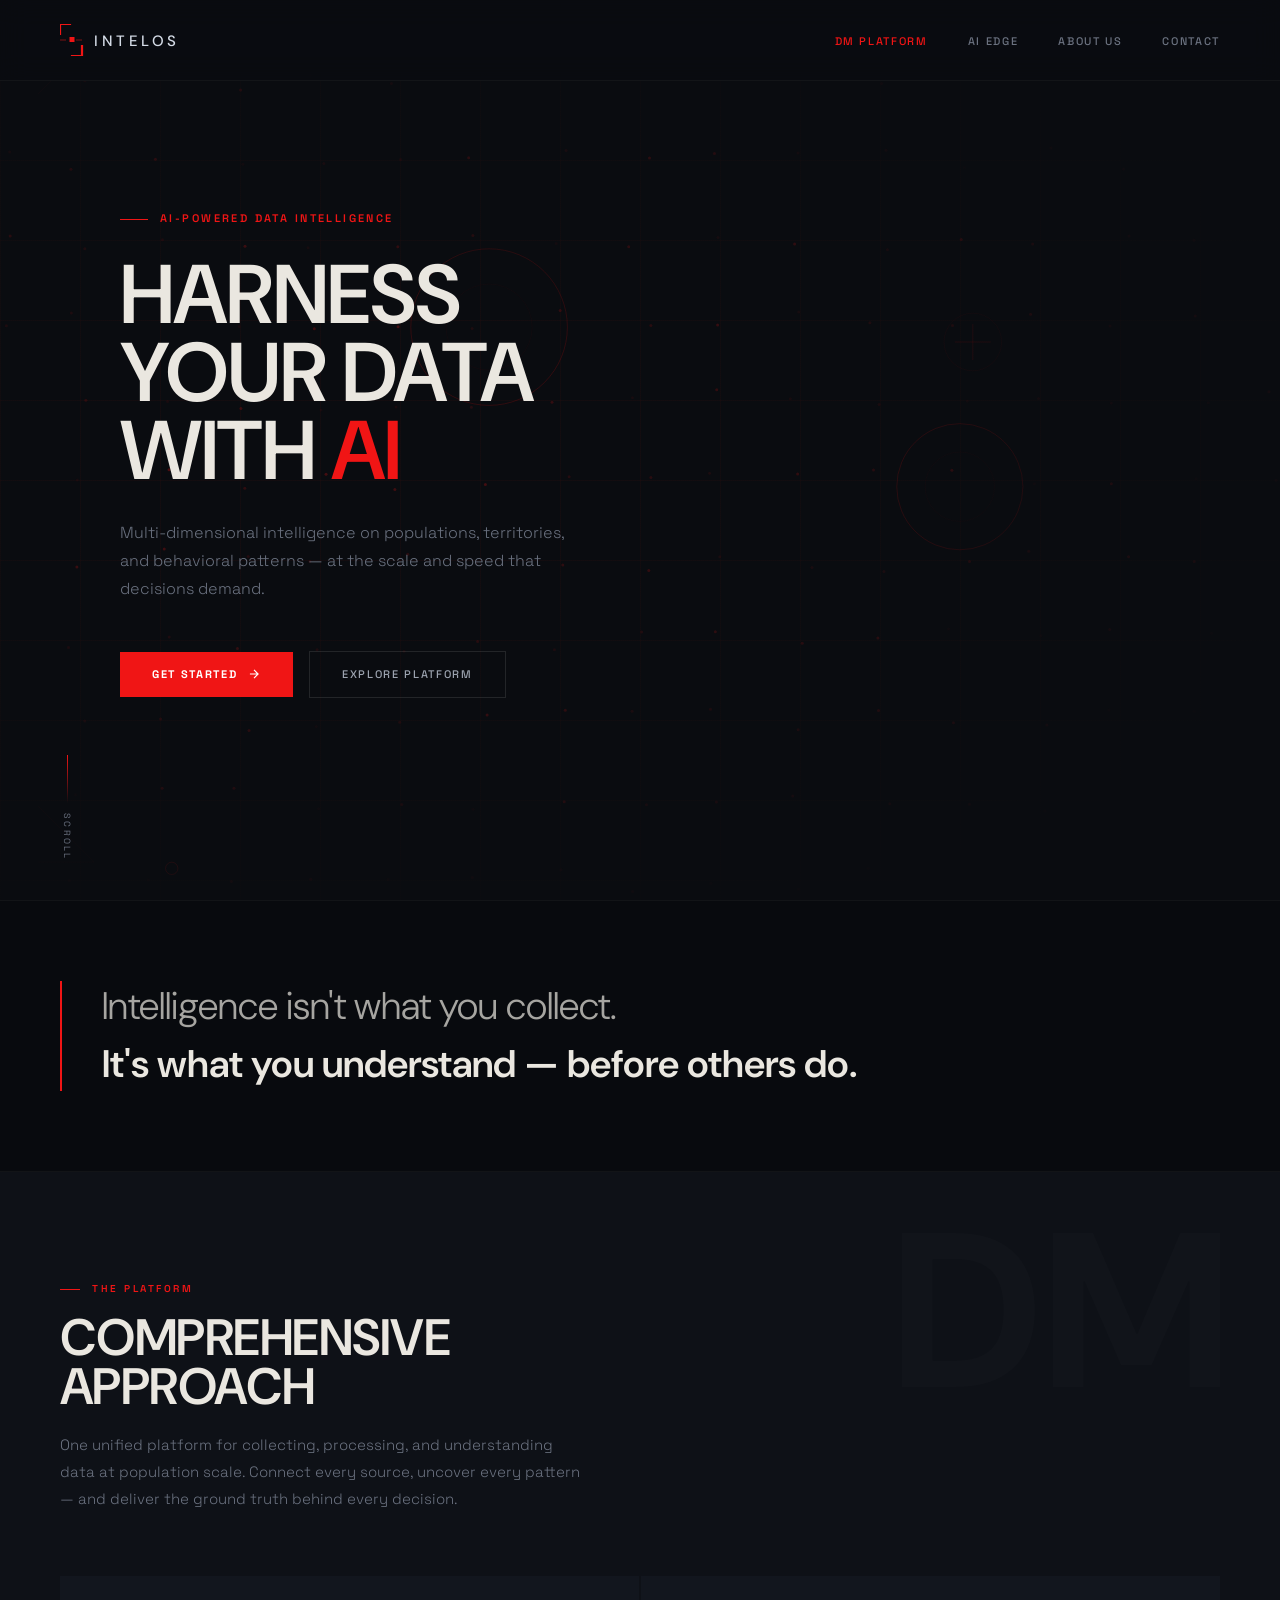
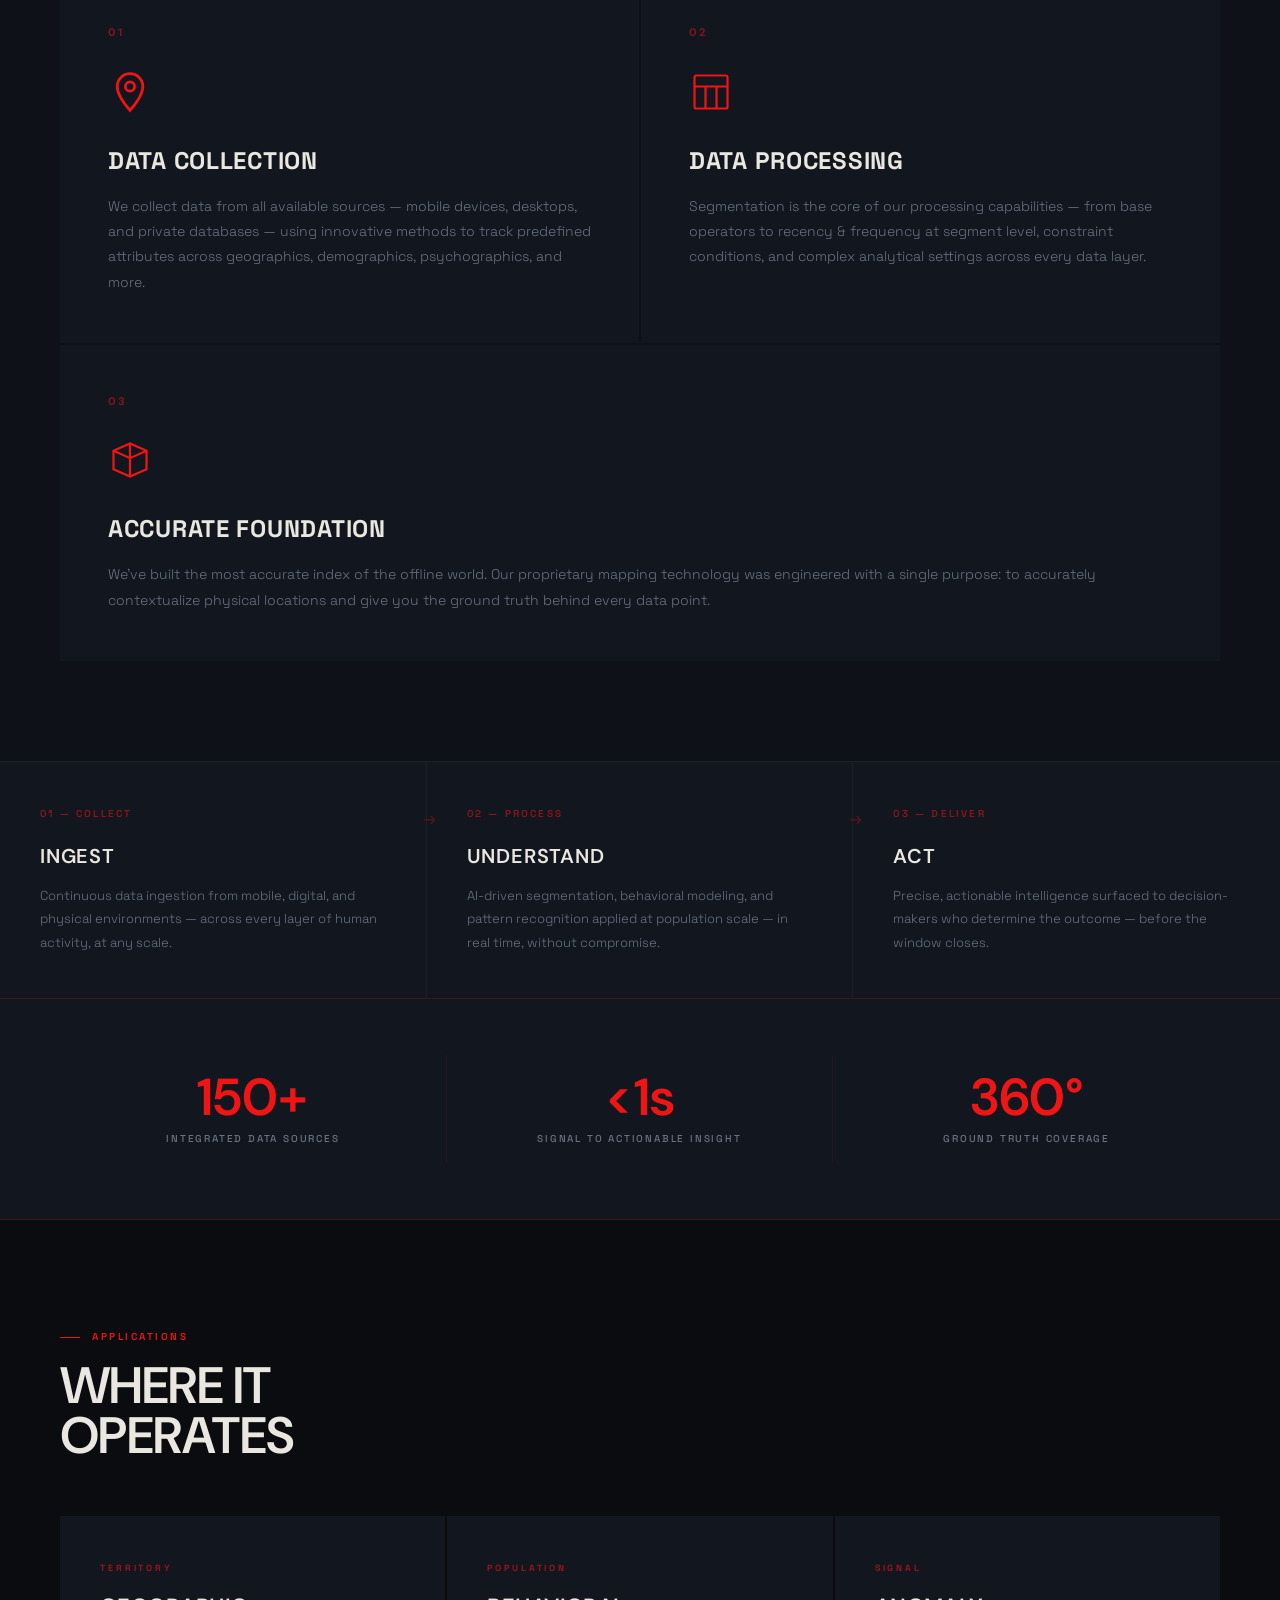
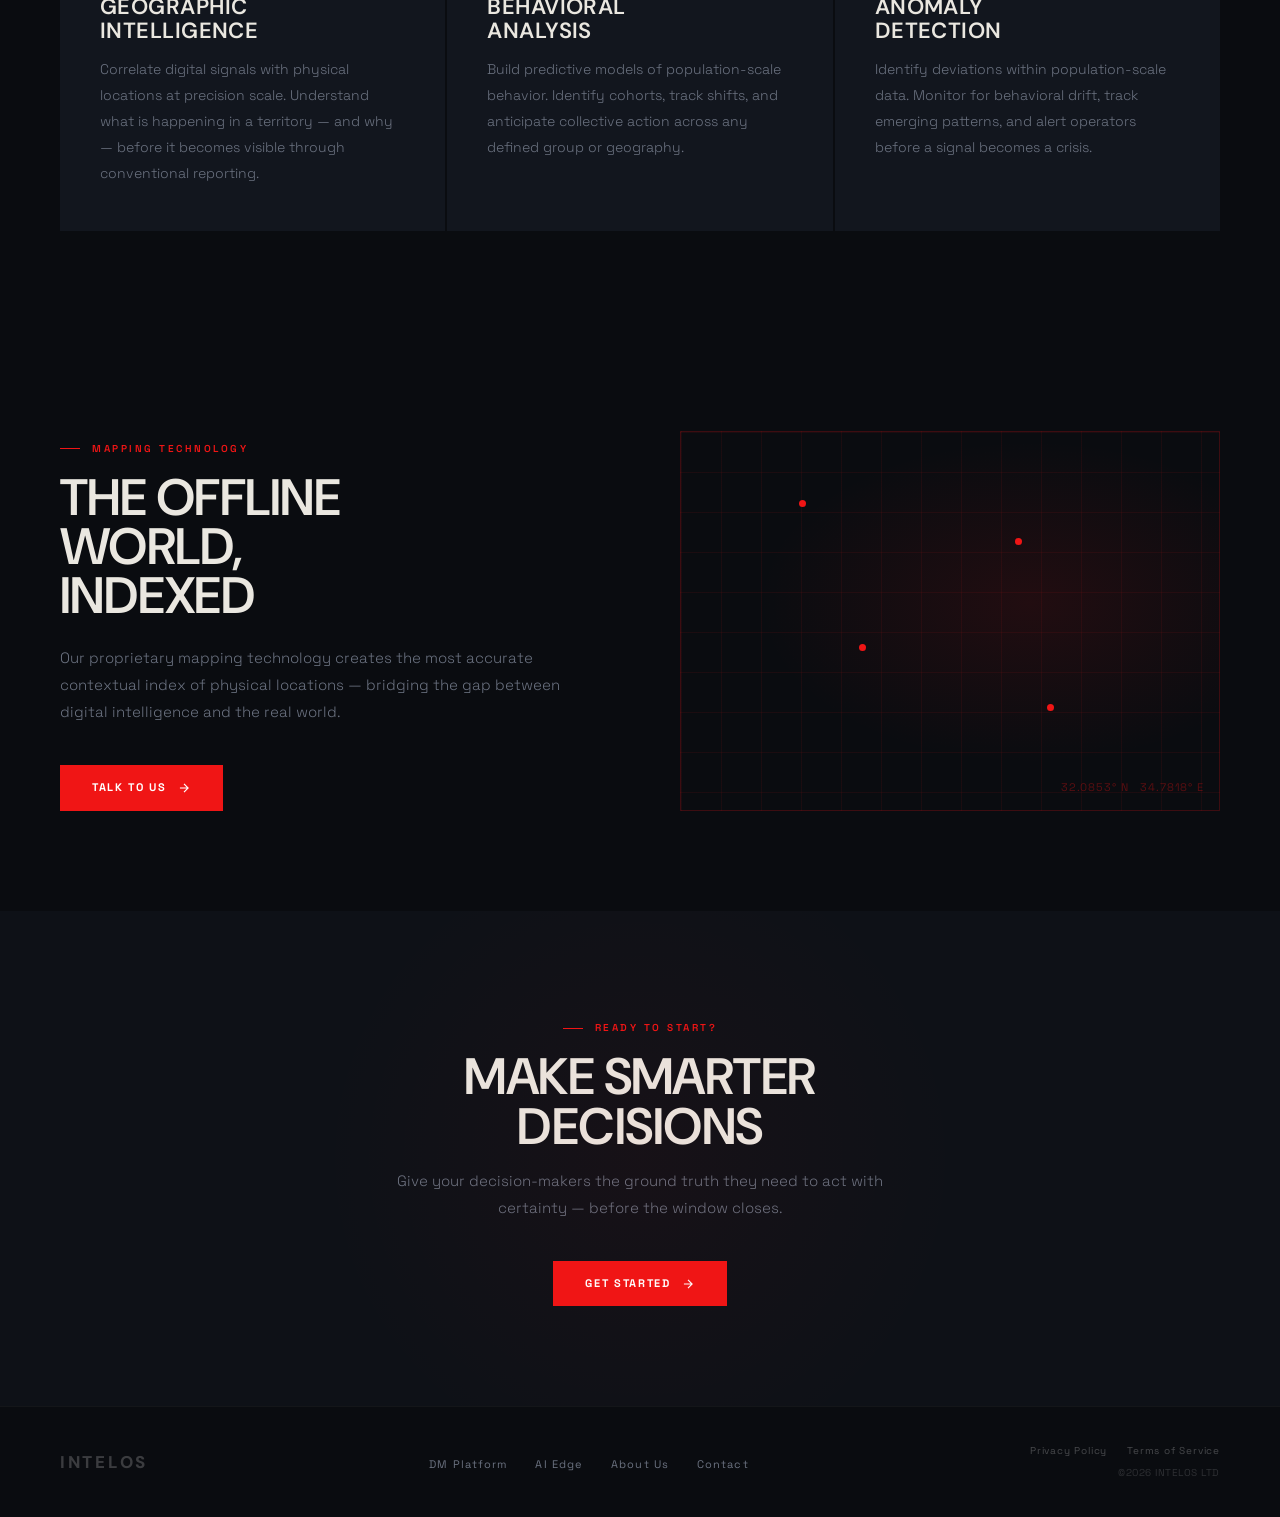
==== index.html @ a10dc1a1 "Add files via upload" ====
<!DOCTYPE html>
<html lang="en">
<head>
  <meta charset="UTF-8">
  <meta name="viewport" content="width=device-width, initial-scale=1.0">
  <title>INTELOS — Data Intelligence Platform</title>
  <link rel="preconnect" href="https://fonts.googleapis.com">
  <link href="https://fonts.googleapis.com/css2?family=Space+Grotesk:wght@300;400;500;600;700&family=DM+Sans:wght@300;400;500;600;700&display=swap" rel="stylesheet">
  <link rel="stylesheet" href="style.css">
</head>
<body>

  <nav>
    <a href="index.html" class="nav-logo">
      <svg width="158" height="32" viewBox="0 0 158 32" fill="none" xmlns="http://www.w3.org/2000/svg">
        <!-- Top-left bracket -->
        <path d="M0 10 L0 0 L10 0" stroke="#F01515" stroke-width="2.2" stroke-linecap="square"/>
        <!-- Bottom-right bracket -->
        <path d="M22 22 L22 32 L12 32" stroke="#F01515" stroke-width="2.2" stroke-linecap="square"/>
        <!-- Center precision dot -->
        <rect x="9.5" y="13" width="5" height="5" fill="#F01515"/>
        <!-- Thin horizontal tick lines -->
        <line x1="0" y1="16" x2="6" y2="16" stroke="#F01515" stroke-width="1" opacity="0.5"/>
        <line x1="16" y1="16" x2="22" y2="16" stroke="#F01515" stroke-width="1" opacity="0.5"/>
        <!-- Wordmark -->
        <text x="34" y="22"
              font-family="'DM Sans', Helvetica, Arial, sans-serif"
              font-size="15" font-weight="500"
              fill="#D4DBE6" letter-spacing="3.5">INTELOS</text>
      </svg>
    </a>
    <ul class="nav-links" id="navLinks">
      <li><a href="index.html" class="active">DM PLATFORM</a></li>
      <li><a href="ai-edge.html">AI EDGE</a></li>
      <li><a href="about.html">ABOUT US</a></li>
      <li><a href="contact.html">CONTACT</a></li>
    </ul>
    <button class="nav-burger" id="navBurger" aria-label="Toggle menu">
      <span></span><span></span><span></span>
    </button>
  </nav>

  <!-- HERO -->
  <section class="hero">
    <div class="hero-grid"></div>
    <canvas id="hero-canvas"></canvas>
    <div class="hero-vignette"></div>

    <div class="hero-content">
      <div class="hero-label">AI-Powered Data Intelligence</div>
      <h1>Harness<br>Your Data<br>With <em>AI</em></h1>
      <p class="hero-sub">Multi-dimensional intelligence on populations, territories, and behavioral patterns — at the scale and speed that decisions demand.</p>
      <div class="hero-actions">
        <a href="mailto:info@intelos.io?subject=Let's get started!" class="btn-primary">
          Get Started
          <svg width="14" height="14" fill="none" stroke="currentColor" stroke-width="2" viewBox="0 0 24 24"><path d="M5 12h14M12 5l7 7-7 7"/></svg>
        </a>
        <a href="#platform" class="btn-ghost">Explore Platform</a>
      </div>
    </div>

    <div class="scroll-indicator">
      <div class="scroll-line"></div>
      <span>Scroll</span>
    </div>
  </section>

  <!-- MANIFESTO -->
  <div class="manifesto">
    <div class="manifesto-inner">
      <p class="manifesto-text">
        Intelligence isn't what you collect.
        <strong>It's what you understand — before others do.</strong>
      </p>
    </div>
  </div>

  <!-- PLATFORM -->
  <section class="platform" id="platform">
    <div class="section-label">The Platform</div>
    <h2 class="section-title">Comprehensive<br>Approach</h2>
    <p class="section-desc">One unified platform for collecting, processing, and understanding data at population scale. Connect every source, uncover every pattern — and deliver the ground truth behind every decision.</p>

    <div class="platform-grid">

      <div class="platform-card">
        <div class="card-number">01</div>
        <svg class="card-icon" fill="none" stroke="currentColor" stroke-width="1.5" viewBox="0 0 24 24">
          <path d="M12 2a7 7 0 0 0-7 7c0 4.5 3.5 9 7 13 3.5-4 7-8.5 7-13a7 7 0 0 0-7-7z"/>
          <circle cx="12" cy="9" r="2.5"/>
        </svg>
        <div class="card-title">Data Collection</div>
        <p class="card-text">We collect data from all available sources — mobile devices, desktops, and private databases — using innovative methods to track predefined attributes across geographics, demographics, psychographics, and more.</p>
      </div>

      <div class="platform-card">
        <div class="card-number">02</div>
        <svg class="card-icon" fill="none" stroke="currentColor" stroke-width="1.2" viewBox="0 0 24 24">
          <rect x="3" y="3" width="18" height="18" rx="1"/>
          <path d="M3 9h18M9 21V9M15 21V9"/>
        </svg>
        <div class="card-title">Data Processing</div>
        <p class="card-text">Segmentation is the core of our processing capabilities — from base operators to recency & frequency at segment level, constraint conditions, and complex analytical settings across every data layer.</p>
      </div>

      <div class="platform-card full">
        <div class="card-number">03</div>
        <svg class="card-icon" fill="none" stroke="currentColor" stroke-width="1.2" viewBox="0 0 24 24">
          <path d="M3 7l9-4 9 4v10l-9 4-9-4V7z"/>
          <path d="M12 3v18M3 7l9 4 9-4"/>
        </svg>
        <div class="card-title">Accurate Foundation</div>
        <p class="card-text">We've built the most accurate index of the offline world. Our proprietary mapping technology was engineered with a single purpose: to accurately contextualize physical locations and give you the ground truth behind every data point.</p>
      </div>

    </div>
  </section>

  <!-- PIPELINE -->
  <div class="pipeline">
    <div class="pipeline-inner">
      <div class="pipeline-step">
        <div class="pipeline-num">01 — Collect</div>
        <div class="pipeline-title">Ingest</div>
        <p class="pipeline-desc">Continuous data ingestion from mobile, digital, and physical environments — across every layer of human activity, at any scale.</p>
      </div>
      <div class="pipeline-step">
        <div class="pipeline-num">02 — Process</div>
        <div class="pipeline-title">Understand</div>
        <p class="pipeline-desc">AI-driven segmentation, behavioral modeling, and pattern recognition applied at population scale — in real time, without compromise.</p>
      </div>
      <div class="pipeline-step">
        <div class="pipeline-num">03 — Deliver</div>
        <div class="pipeline-title">Act</div>
        <p class="pipeline-desc">Precise, actionable intelligence surfaced to decision-makers who determine the outcome — before the window closes.</p>
      </div>
    </div>
  </div>

  <!-- STATS -->
  <div class="stats">
    <div class="stats-inner">
      <div class="stat-item">
        <div class="stat-number">150+</div>
        <div class="stat-label">Integrated Data Sources</div>
      </div>
      <div class="stat-item">
        <div class="stat-number">&lt;1s</div>
        <div class="stat-label">Signal to Actionable Insight</div>
      </div>
      <div class="stat-item">
        <div class="stat-number">360°</div>
        <div class="stat-label">Ground Truth Coverage</div>
      </div>
    </div>
  </div>

  <!-- OPERATIONAL CONTEXTS -->
  <section style="background: var(--bg);">
    <div class="section-label">Applications</div>
    <h2 class="section-title">Where It<br>Operates</h2>
    <div class="context-grid" style="margin-top: 56px;">
      <div class="context-item">
        <div class="context-tag">Territory</div>
        <h3 class="context-title">Geographic<br>Intelligence</h3>
        <p class="context-text">Correlate digital signals with physical locations at precision scale. Understand what is happening in a territory — and why — before it becomes visible through conventional reporting.</p>
      </div>
      <div class="context-item">
        <div class="context-tag">Population</div>
        <h3 class="context-title">Behavioral<br>Analysis</h3>
        <p class="context-text">Build predictive models of population-scale behavior. Identify cohorts, track shifts, and anticipate collective action across any defined group or geography.</p>
      </div>
      <div class="context-item">
        <div class="context-tag">Signal</div>
        <h3 class="context-title">Anomaly<br>Detection</h3>
        <p class="context-text">Identify deviations within population-scale data. Monitor for behavioral drift, track emerging patterns, and alert operators before a signal becomes a crisis.</p>
      </div>
    </div>
  </section>

  <!-- FOUNDATION VISUAL -->
  <section class="foundation">
    <div class="foundation-inner">
      <div>
        <div class="section-label">Mapping Technology</div>
        <h2 class="section-title">The Offline<br>World,<br>Indexed</h2>
        <p class="section-desc" style="margin-top: 24px;">Our proprietary mapping technology creates the most accurate contextual index of physical locations — bridging the gap between digital intelligence and the real world.</p>
        <a href="contact.html" class="btn-primary" style="margin-top: 40px; display: inline-flex;">
          Talk to Us
          <svg width="14" height="14" fill="none" stroke="currentColor" stroke-width="2" viewBox="0 0 24 24"><path d="M5 12h14M12 5l7 7-7 7"/></svg>
        </a>
      </div>
      <div class="foundation-visual">
        <div class="grid-visual">
          <div class="grid-point"></div>
          <div class="grid-point"></div>
          <div class="grid-point"></div>
          <div class="grid-point"></div>
        </div>
        <div class="coordinates">32.0853° N &nbsp; 34.7818° E</div>
      </div>
    </div>
  </section>

  <!-- CTA -->
  <section class="cta">
    <div class="section-label">Ready to Start?</div>
    <h2 class="section-title">Make Smarter<br>Decisions</h2>
    <p class="section-desc">Give your decision-makers the ground truth they need to act with certainty — before the window closes.</p>
    <a href="mailto:info@intelos.io?subject=Let's get started!" class="btn-primary">
      Get Started
      <svg width="14" height="14" fill="none" stroke="currentColor" stroke-width="2" viewBox="0 0 24 24"><path d="M5 12h14M12 5l7 7-7 7"/></svg>
    </a>
  </section>

  <footer>
    <a href="index.html" class="footer-logo">INTELOS</a>
    <ul class="footer-links">
      <li><a href="index.html">DM Platform</a></li>
      <li><a href="ai-edge.html">AI Edge</a></li>
      <li><a href="about.html">About Us</a></li>
      <li><a href="contact.html">Contact</a></li>
    </ul>
    <div class="footer-right">
      <div class="footer-legal">
        <a href="https://policies.google.com/privacy">Privacy Policy</a>
        <a href="https://policies.google.com/terms">Terms of Service</a>
      </div>
      <span class="footer-copy">©2026 INTELOS LTD</span>
    </div>
  </footer>

  <script>
    // ── Canvas: signal propagation on dot grid ──
    const canvas = document.getElementById('hero-canvas');
    const ctx = canvas.getContext('2d');
    const G = 'rgba(240,21,21,';

    function resize() {
      canvas.width = window.innerWidth;
      canvas.height = window.innerHeight;
    }
    resize();
    window.addEventListener('resize', () => { resize(); initDots(); });

    let dots = [];
    function initDots() {
      dots = [];
      const sp = 80;
      for (let x = 0; x < canvas.width + sp; x += sp) {
        for (let y = 0; y < canvas.height + sp; y += sp) {
          dots.push({
            x: x + (Math.random() - 0.5) * 24,
            y: y + (Math.random() - 0.5) * 24,
            o: Math.random() * 0.25 + 0.04
          });
        }
      }
    }
    initDots();

    let signals = [];
    function addSignal() {
      const d = dots[Math.floor(Math.random() * dots.length)];
      signals.push({ x: d.x, y: d.y, r: 0, maxR: 100 + Math.random() * 100, spd: 0.7 + Math.random() * 0.5 });
    }
    addSignal(); addSignal();
    setInterval(addSignal, 1800);

    function draw() {
      ctx.clearRect(0, 0, canvas.width, canvas.height);

      // Dots
      for (const d of dots) {
        ctx.beginPath();
        ctx.arc(d.x, d.y, 1.5, 0, Math.PI * 2);
        ctx.fillStyle = G + d.o + ')';
        ctx.fill();
      }

      // Signals
      for (let i = signals.length - 1; i >= 0; i--) {
        const s = signals[i];
        const p = s.r / s.maxR;
        const op = 0.45 * (1 - p);

        ctx.beginPath();
        ctx.arc(s.x, s.y, s.r, 0, Math.PI * 2);
        ctx.strokeStyle = G + op + ')';
        ctx.lineWidth = 1;
        ctx.stroke();

        if (s.r > 24) {
          ctx.beginPath();
          ctx.arc(s.x, s.y, s.r * 0.55, 0, Math.PI * 2);
          ctx.strokeStyle = G + (op * 0.4) + ')';
          ctx.lineWidth = 0.5;
          ctx.stroke();
        }

        s.r += s.spd;
        if (s.r >= s.maxR) signals.splice(i, 1);
      }

      // Reticle (right side, off-center)
      const rx = canvas.width * 0.76, ry = canvas.height * 0.38, rs = 18;
      ctx.strokeStyle = G + '0.18)';
      ctx.lineWidth = 1;
      ctx.beginPath(); ctx.moveTo(rx - rs, ry); ctx.lineTo(rx + rs, ry); ctx.stroke();
      ctx.beginPath(); ctx.moveTo(rx, ry - rs); ctx.lineTo(rx, ry + rs); ctx.stroke();
      ctx.beginPath(); ctx.arc(rx, ry, rs * 1.6, 0, Math.PI * 2);
      ctx.strokeStyle = G + '0.07)'; ctx.stroke();

      // Corner brackets
      const m = 38, sz = 56;
      ctx.strokeStyle = G + '0.07)';
      ctx.lineWidth = 1;
      const corners = [
        [m, m, m + sz, m, m, m + sz],
        [canvas.width - m - sz, m, canvas.width - m, m, canvas.width - m, m + sz],
        [m, canvas.height - m, m + sz, canvas.height - m, m, canvas.height - m - sz],
        [canvas.width - m - sz, canvas.height - m, canvas.width - m, canvas.height - m, canvas.width - m, canvas.height - m - sz]
      ];
      for (const [x1, y1, x2, y2, x3, y3] of corners) {
        ctx.beginPath(); ctx.moveTo(x1, y1); ctx.lineTo(x2, y2); ctx.lineTo(x3, y3); ctx.stroke();
      }

      requestAnimationFrame(draw);
    }
    draw();

    // Hamburger menu
    const burger = document.getElementById('navBurger');
    const navLinks = document.getElementById('navLinks');
    const navEl = document.querySelector('nav');
    burger.addEventListener('click', () => {
      navEl.classList.toggle('open');
      navLinks.classList.toggle('open');
    });
    // Close menu on link click
    navLinks.querySelectorAll('a').forEach(a => a.addEventListener('click', () => {
      navEl.classList.remove('open');
      navLinks.classList.remove('open');
    }));

    // Nav border on scroll
    const nav = document.querySelector('nav');
    window.addEventListener('scroll', () => {
      nav.style.borderBottomColor = window.scrollY > 60
        ? 'rgba(201,168,76,0.12)'
        : 'rgba(255,255,255,0.04)';
    });
  </script>
</body>
</html>
---- style.css ----
*, *::before, *::after { box-sizing: border-box; margin: 0; padding: 0; }

:root {
  --bg: #0A0C10;
  --bg-2: #0E1117;
  --bg-card: #12161E;
  --accent: #F01515;
  --accent-dim: rgba(240, 21, 21, 0.1);
  --accent-border: rgba(240, 21, 21, 0.22);
  --text: #EAE7E0;
  --text-muted: #6B7280;
  --text-dim: #9CA3AF;
}

html { scroll-behavior: smooth; }

body {
  font-family: 'Space Grotesk', sans-serif;
  background-color: var(--bg);
  color: var(--text);
  line-height: 1.6;
  overflow-x: hidden;
}

h1, h2, h3, h4 {
  font-family: 'DM Sans', sans-serif;
  letter-spacing: -0.01em;
}

/* ── NAV ── */
nav {
  position: fixed;
  top: 0; left: 0; right: 0;
  z-index: 100;
  display: flex;
  align-items: center;
  justify-content: space-between;
  padding: 24px 60px;
  background: rgba(10, 12, 16, 0.88);
  backdrop-filter: blur(14px);
  border-bottom: 1px solid rgba(255,255,255,0.04);
  transition: border-color 0.3s;
}

.nav-logo {
  display: flex;
  align-items: center;
  text-decoration: none;
  flex-shrink: 0;
}
.nav-logo svg { display: block; }

.nav-links { display: flex; gap: 40px; list-style: none; }
.nav-links a {
  font-size: 11px;
  font-weight: 500;
  letter-spacing: 0.15em;
  color: var(--text-muted);
  text-decoration: none;
  transition: color 0.2s;
}
.nav-links a:hover,
.nav-links a.active { color: var(--accent); }

/* ── HERO ── */
.hero {
  position: relative;
  min-height: 100vh;
  display: flex;
  align-items: center;
  overflow: hidden;
}

#hero-canvas {
  position: absolute;
  inset: 0;
  width: 100%;
  height: 100%;
}

.hero-grid {
  position: absolute;
  inset: 0;
  background-image:
    linear-gradient(rgba(240,21,21,0.04) 1px, transparent 1px),
    linear-gradient(90deg, rgba(240,21,21,0.04) 1px, transparent 1px);
  background-size: 80px 80px;
}

.hero-vignette {
  position: absolute;
  inset: 0;
  background: radial-gradient(ellipse at 30% 50%, transparent 20%, var(--bg) 80%);
}

.hero-content {
  position: relative;
  z-index: 2;
  padding: 0 60px;
  max-width: 860px;
}

.hero-label {
  display: inline-flex;
  align-items: center;
  gap: 12px;
  font-size: 11px;
  font-weight: 600;
  letter-spacing: 0.22em;
  color: var(--accent);
  text-transform: uppercase;
  margin-bottom: 28px;
}
.hero-label::before {
  content: '';
  display: block;
  width: 28px;
  height: 1px;
  background: var(--accent);
}

.hero h1 {
  font-size: clamp(44px, 6.5vw, 88px);
  font-weight: 600;
  line-height: 0.94;
  text-transform: uppercase;
  color: var(--text);
  margin-bottom: 28px;
}
.hero h1 em {
  font-style: normal;
  color: var(--accent);
}

.hero-sub {
  font-size: 16px;
  color: var(--text-muted);
  max-width: 460px;
  margin-bottom: 48px;
  line-height: 1.75;
  font-weight: 300;
}

.hero-actions { display: flex; gap: 16px; align-items: center; }

/* ── BUTTONS ── */
.btn-primary {
  display: inline-flex;
  align-items: center;
  gap: 10px;
  padding: 14px 32px;
  background: var(--accent);
  color: #ffffff;
  font-family: 'Space Grotesk', sans-serif;
  font-size: 11px;
  font-weight: 700;
  letter-spacing: 0.15em;
  text-transform: uppercase;
  text-decoration: none;
  border: none;
  cursor: pointer;
  transition: all 0.25s;
}
.btn-primary:hover { background: #d41010; transform: translateX(3px); }

.btn-ghost {
  display: inline-flex;
  align-items: center;
  gap: 10px;
  padding: 14px 32px;
  background: transparent;
  color: var(--text-dim);
  font-family: 'Space Grotesk', sans-serif;
  font-size: 11px;
  font-weight: 500;
  letter-spacing: 0.15em;
  text-transform: uppercase;
  text-decoration: none;
  border: 1px solid rgba(255,255,255,0.1);
  cursor: pointer;
  transition: all 0.25s;
}
.btn-ghost:hover { border-color: var(--accent-border); color: var(--accent); }

/* ── SCROLL INDICATOR ── */
.scroll-indicator {
  position: absolute;
  bottom: 40px;
  left: 60px;
  display: flex;
  flex-direction: column;
  align-items: center;
  gap: 10px;
  z-index: 2;
}
.scroll-indicator span {
  font-size: 9px;
  letter-spacing: 0.25em;
  color: var(--text-muted);
  text-transform: uppercase;
  writing-mode: vertical-rl;
}
.scroll-line {
  width: 1px;
  height: 48px;
  background: linear-gradient(to bottom, var(--accent), transparent);
  animation: scrollPulse 2.2s ease-in-out infinite;
}
@keyframes scrollPulse {
  0%, 100% { opacity: 0.2; }
  50% { opacity: 1; }
}

/* ── SECTIONS ── */
section { padding: 100px 60px; }

.section-label {
  display: inline-flex;
  align-items: center;
  gap: 12px;
  font-size: 10px;
  font-weight: 600;
  letter-spacing: 0.25em;
  color: var(--accent);
  text-transform: uppercase;
  margin-bottom: 16px;
}
.section-label::before {
  content: '';
  display: block;
  width: 20px;
  height: 1px;
  background: var(--accent);
}

.section-title {
  font-size: clamp(32px, 4vw, 56px);
  font-weight: 600;
  text-transform: uppercase;
  line-height: 0.96;
  margin-bottom: 20px;
  color: var(--text);
}

.section-desc {
  font-size: 15px;
  color: var(--text-muted);
  max-width: 520px;
  line-height: 1.8;
  font-weight: 300;
}

/* ── PLATFORM SECTION ── */
.platform {
  background: var(--bg-2);
  position: relative;
}
.platform::before {
  content: 'DM';
  position: absolute;
  top: 30px;
  right: 50px;
  font-family: 'DM Sans', sans-serif;
  font-size: 220px;
  font-weight: 800;
  color: rgba(255,255,255,0.015);
  line-height: 1;
  pointer-events: none;
  user-select: none;
}

.platform-grid {
  display: grid;
  grid-template-columns: 1fr 1fr;
  gap: 2px;
  margin-top: 64px;
}

.platform-card {
  background: var(--bg-card);
  padding: 48px;
  position: relative;
  overflow: hidden;
  transition: background 0.3s;
}
.platform-card::before {
  content: '';
  position: absolute;
  top: 0; left: 0; right: 0;
  height: 1px;
  background: transparent;
  transition: background 0.3s;
}
.platform-card:hover::before { background: var(--accent); }
.platform-card:hover { background: #151A23; }
.platform-card.full { grid-column: 1 / -1; }

.card-number {
  font-family: 'DM Sans', sans-serif;
  font-size: 11px;
  font-weight: 700;
  letter-spacing: 0.2em;
  color: var(--accent);
  opacity: 0.5;
  margin-bottom: 28px;
}

.card-icon {
  width: 44px;
  height: 44px;
  color: var(--accent);
  margin-bottom: 20px;
}

.card-title {
  font-size: 24px;
  font-weight: 700;
  text-transform: uppercase;
  color: var(--text);
  margin-bottom: 14px;
  letter-spacing: 0.03em;
}

.card-text {
  font-size: 14px;
  color: var(--text-muted);
  line-height: 1.8;
  font-weight: 300;
}

/* ── STATS ── */
.stats {
  background: var(--bg-card);
  padding: 56px 60px;
  border-top: 1px solid var(--accent-border);
  border-bottom: 1px solid var(--accent-border);
}
.stats-inner {
  display: grid;
  grid-template-columns: repeat(3, 1fr);
}
.stat-item {
  padding: 16px 40px;
  border-right: 1px solid rgba(240,21,21,0.1);
  text-align: center;
}
.stat-item:last-child { border-right: none; }
.stat-number {
  font-family: 'DM Sans', sans-serif;
  font-size: 52px;
  font-weight: 600;
  color: var(--accent);
  line-height: 1;
  margin-bottom: 8px;
}
.stat-label {
  font-size: 10px;
  font-weight: 500;
  letter-spacing: 0.18em;
  color: var(--text-muted);
  text-transform: uppercase;
}

/* ── FOUNDATION ── */
.foundation { background: var(--bg); }
.foundation-inner {
  display: grid;
  grid-template-columns: 1fr 1fr;
  gap: 80px;
  align-items: center;
}
.foundation-visual { position: relative; height: 380px; }
.grid-visual {
  position: absolute;
  inset: 0;
  background-image:
    linear-gradient(rgba(240,21,21,0.08) 1px, transparent 1px),
    linear-gradient(90deg, rgba(240,21,21,0.08) 1px, transparent 1px);
  background-size: 40px 40px;
  border: 1px solid var(--accent-border);
}
.grid-visual::after {
  content: '';
  position: absolute;
  inset: 0;
  background: radial-gradient(ellipse at 65% 45%, rgba(240,21,21,0.1) 0%, transparent 55%);
}
.grid-point {
  position: absolute;
  width: 7px;
  height: 7px;
  background: var(--accent);
  border-radius: 50%;
  animation: dotPulse 3s ease-in-out infinite;
}
.grid-point:nth-child(1) { top: 28%; left: 62%; animation-delay: 0s; }
.grid-point:nth-child(2) { top: 56%; left: 33%; animation-delay: 0.7s; }
.grid-point:nth-child(3) { top: 72%; left: 68%; animation-delay: 1.4s; }
.grid-point:nth-child(4) { top: 18%; left: 22%; animation-delay: 2.1s; }
@keyframes dotPulse {
  0%, 100% { opacity: 0.3; transform: scale(1); box-shadow: 0 0 0 0 rgba(240,21,21,0.5); }
  50% { opacity: 1; transform: scale(1.3); box-shadow: 0 0 0 10px rgba(240,21,21,0); }
}
.coordinates {
  position: absolute;
  bottom: 14px;
  right: 16px;
  font-family: 'Space Grotesk', sans-serif;
  font-size: 11px;
  letter-spacing: 0.08em;
  color: rgba(240,21,21,0.35);
}

/* ── CTA ── */
.cta {
  background: var(--bg-2);
  text-align: center;
  position: relative;
  overflow: hidden;
}
.cta::before {
  content: '';
  position: absolute;
  top: 50%; left: 50%;
  transform: translate(-50%, -50%);
  width: 700px; height: 700px;
  background: radial-gradient(circle, rgba(240,21,21,0.04) 0%, transparent 65%);
  pointer-events: none;
}
.cta .section-title { margin-bottom: 16px; }
.cta .section-desc { margin: 0 auto 40px; }

/* ── FOOTER ── */
footer {
  background: var(--bg);
  padding: 36px 60px;
  display: flex;
  align-items: center;
  justify-content: space-between;
  border-top: 1px solid rgba(255,255,255,0.04);
  gap: 24px;
}
.footer-logo {
  font-family: 'DM Sans', sans-serif;
  font-size: 17px;
  font-weight: 800;
  letter-spacing: 0.16em;
  color: rgba(255,255,255,0.2);
  text-decoration: none;
  transition: color 0.2s;
  flex-shrink: 0;
}
.footer-logo:hover { color: var(--text-muted); }

.footer-links { display: flex; gap: 28px; list-style: none; flex-wrap: wrap; }
.footer-links a {
  font-size: 11px;
  letter-spacing: 0.1em;
  color: var(--text-muted);
  text-decoration: none;
  transition: color 0.2s;
}
.footer-links a:hover { color: var(--accent); }

.footer-right {
  display: flex;
  flex-direction: column;
  align-items: flex-end;
  gap: 6px;
  flex-shrink: 0;
}
.footer-legal { display: flex; gap: 20px; }
.footer-legal a {
  font-size: 10px;
  letter-spacing: 0.08em;
  color: rgba(255,255,255,0.25);
  text-decoration: none;
  transition: color 0.2s;
}
.footer-legal a:hover { color: var(--accent); }
.footer-copy { font-size: 10px; color: rgba(255,255,255,0.15); letter-spacing: 0.05em; }

/* ── INNER PAGE HERO ── */
.page-hero {
  padding: 160px 60px 80px;
  position: relative;
  overflow: hidden;
}
.page-hero::before {
  content: '';
  position: absolute;
  inset: 0;
  background-image:
    linear-gradient(rgba(240,21,21,0.03) 1px, transparent 1px),
    linear-gradient(90deg, rgba(240,21,21,0.03) 1px, transparent 1px);
  background-size: 80px 80px;
}
.page-hero-content { position: relative; z-index: 1; }

/* ── AI EDGE ── */
.features-grid {
  display: grid;
  grid-template-columns: repeat(3, 1fr);
  gap: 2px;
  margin-top: 60px;
}
.feature-card {
  background: var(--bg-card);
  padding: 40px;
  position: relative;
  transition: background 0.3s;
}
.feature-card::before {
  content: '';
  position: absolute;
  top: 0; left: 0; right: 0;
  height: 1px;
  background: transparent;
  transition: background 0.3s;
}
.feature-card:hover::before { background: var(--accent); }
.feature-card:hover { background: #151A23; }

.feature-icon { width: 40px; height: 40px; color: var(--accent); margin-bottom: 24px; }
.feature-title {
  font-family: 'DM Sans', sans-serif;
  font-size: 20px;
  font-weight: 700;
  letter-spacing: 0.04em;
  text-transform: uppercase;
  color: var(--text);
  margin-bottom: 12px;
}
.feature-text { font-size: 14px; color: var(--text-muted); line-height: 1.8; font-weight: 300; }

.gdpr-badge {
  width: 110px;
  height: 110px;
  border: 1px solid var(--accent-border);
  display: flex;
  align-items: center;
  justify-content: center;
  font-family: 'DM Sans', sans-serif;
  font-size: 18px;
  font-weight: 800;
  letter-spacing: 0.1em;
  color: var(--accent);
  flex-shrink: 0;
}

/* ── ABOUT ── */
.about-content {
  display: grid;
  grid-template-columns: 1fr 1fr;
  gap: 80px;
  align-items: start;
}
.expertise-list {
  display: grid;
  grid-template-columns: repeat(2, 1fr);
  gap: 2px;
  margin-top: 40px;
}
.expertise-item {
  background: var(--bg-card);
  padding: 26px 28px;
  border-top: 1px solid transparent;
  transition: border-color 0.3s;
}
.expertise-item:hover { border-top-color: var(--accent); }
.expertise-item span {
  font-size: 11px;
  font-weight: 500;
  letter-spacing: 0.15em;
  text-transform: uppercase;
  color: var(--text-dim);
}

/* ── CONTACT ── */
.contact-grid {
  display: grid;
  grid-template-columns: 1fr 1fr;
  gap: 80px;
}
.contact-info { display: flex; flex-direction: column; gap: 36px; }
.contact-item { border-top: 1px solid rgba(255,255,255,0.06); padding-top: 22px; }
.contact-item-label {
  font-size: 10px;
  font-weight: 600;
  letter-spacing: 0.22em;
  color: var(--accent);
  text-transform: uppercase;
  margin-bottom: 6px;
}
.contact-item-value { font-size: 15px; color: var(--text-dim); }

.contact-form { display: flex; flex-direction: column; gap: 16px; }
.form-group { display: flex; flex-direction: column; gap: 6px; }
.form-label {
  font-size: 10px;
  font-weight: 600;
  letter-spacing: 0.15em;
  color: var(--text-muted);
  text-transform: uppercase;
}
.form-input,
.form-textarea {
  background: var(--bg-card);
  border: 1px solid rgba(255,255,255,0.06);
  color: var(--text);
  font-family: 'Space Grotesk', sans-serif;
  font-size: 14px;
  padding: 13px 16px;
  outline: none;
  transition: border-color 0.2s;
  -webkit-appearance: none;
}
.form-input:focus,
.form-textarea:focus { border-color: var(--accent-border); }
.form-textarea { min-height: 130px; resize: vertical; }

/* ── MANIFESTO ── */
.manifesto {
  background: #080A0E;
  padding: 80px 60px;
  border-top: 1px solid rgba(255,255,255,0.04);
  border-bottom: 1px solid rgba(255,255,255,0.04);
}
.manifesto-inner {
  border-left: 2px solid var(--accent);
  padding-left: 40px;
  max-width: 820px;
}
.manifesto-text {
  font-family: 'DM Sans', sans-serif;
  font-size: clamp(22px, 3vw, 40px);
  font-weight: 300;
  line-height: 1.35;
  color: rgba(234,231,224,0.7);
}
.manifesto-text strong {
  font-weight: 600;
  color: var(--text);
  display: block;
  margin-top: 6px;
}

/* ── PIPELINE ── */
.pipeline { background: var(--bg-card); }
.pipeline-inner {
  display: grid;
  grid-template-columns: repeat(3, 1fr);
  border-top: 1px solid rgba(255,255,255,0.04);
}
.pipeline-step {
  padding: 44px 40px;
  border-right: 1px solid rgba(255,255,255,0.04);
  position: relative;
}
.pipeline-step:last-child { border-right: none; }
.pipeline-step::after {
  content: '→';
  position: absolute;
  right: -10px;
  top: 44px;
  color: var(--accent);
  font-size: 16px;
  opacity: 0.35;
  z-index: 1;
}
.pipeline-step:last-child::after { display: none; }
.pipeline-num {
  font-size: 10px;
  font-weight: 600;
  letter-spacing: 0.22em;
  color: var(--accent);
  opacity: 0.55;
  margin-bottom: 18px;
  text-transform: uppercase;
}
.pipeline-title {
  font-family: 'DM Sans', sans-serif;
  font-size: 20px;
  font-weight: 600;
  text-transform: uppercase;
  color: var(--text);
  margin-bottom: 12px;
  letter-spacing: 0.04em;
}
.pipeline-desc {
  font-size: 13px;
  color: var(--text-muted);
  line-height: 1.8;
  font-weight: 300;
}

/* ── OPERATIONAL CONTEXTS ── */
.context-grid {
  display: grid;
  grid-template-columns: repeat(3, 1fr);
  gap: 2px;
}
.context-item {
  background: var(--bg-card);
  padding: 44px 40px;
  border-top: 1px solid transparent;
  transition: border-top-color 0.3s, background 0.3s;
}
.context-item:hover {
  border-top-color: var(--accent);
  background: #151A23;
}
.context-tag {
  font-size: 9px;
  font-weight: 700;
  letter-spacing: 0.32em;
  color: var(--accent);
  opacity: 0.6;
  margin-bottom: 20px;
  text-transform: uppercase;
}
.context-title {
  font-family: 'DM Sans', sans-serif;
  font-size: 22px;
  font-weight: 600;
  text-transform: uppercase;
  color: var(--text);
  margin-bottom: 14px;
  letter-spacing: 0.02em;
  line-height: 1.1;
}
.context-text {
  font-size: 14px;
  color: var(--text-muted);
  line-height: 1.85;
  font-weight: 300;
}

/* ── EDGE METRICS ── */
.edge-metrics {
  background: var(--bg-card);
  padding: 52px 60px;
  border-top: 1px solid var(--accent-border);
  border-bottom: 1px solid var(--accent-border);
  display: grid;
  grid-template-columns: repeat(4, 1fr);
}
.edge-metric {
  padding: 12px 24px;
  border-right: 1px solid rgba(240,21,21,0.1);
  text-align: center;
}
.edge-metric:last-child { border-right: none; }
.metric-val {
  font-family: 'DM Sans', sans-serif;
  font-size: 48px;
  font-weight: 600;
  color: var(--accent);
  line-height: 1;
  margin-bottom: 10px;
}
.metric-label {
  font-size: 10px;
  font-weight: 500;
  letter-spacing: 0.18em;
  color: var(--text-muted);
  text-transform: uppercase;
}

/* ── HAMBURGER ── */
.nav-burger {
  display: none;
  flex-direction: column;
  justify-content: center;
  gap: 5px;
  background: none;
  border: none;
  cursor: pointer;
  padding: 4px;
  flex-shrink: 0;
}
.nav-burger span {
  display: block;
  width: 22px;
  height: 1.5px;
  background: var(--text-muted);
  transition: transform 0.3s, opacity 0.3s;
}
nav.open .nav-burger span:nth-child(1) { transform: translateY(6.5px) rotate(45deg); }
nav.open .nav-burger span:nth-child(2) { opacity: 0; }
nav.open .nav-burger span:nth-child(3) { transform: translateY(-6.5px) rotate(-45deg); }

/* ── RESPONSIVE: TABLET (≤960px) ── */
@media (max-width: 960px) {
  nav { padding: 18px 28px; }
  .nav-links { gap: 24px; }
  section { padding: 72px 28px; }
  .hero-content { padding: 0 28px; }
  .platform-grid,
  .foundation-inner,
  .features-grid,
  .about-content,
  .contact-grid,
  .context-grid { grid-template-columns: 1fr; }
  .edge-metrics { grid-template-columns: repeat(2, 1fr); padding: 40px 28px; }
  .edge-metric { border-right: none; border-bottom: 1px solid rgba(240,21,21,0.1); padding: 20px; }
  .edge-metric:last-child { border-bottom: none; }
  .stats-inner { grid-template-columns: 1fr; }
  .stat-item { border-right: none; border-bottom: 1px solid rgba(240,21,21,0.1); padding: 20px 24px; }
  .stat-item:last-child { border-bottom: none; }
  footer { flex-direction: column; align-items: flex-start; padding: 32px 28px; gap: 20px; }
  .footer-right { align-items: flex-start; }
  .page-hero { padding: 120px 28px 56px; }
  .stats { padding: 48px 28px; }
  .foundation-visual { height: 300px; }
}

/* ── RESPONSIVE: MOBILE (≤640px) ── */
@media (max-width: 640px) {
  /* Nav: hamburger */
  nav { padding: 16px 20px; }
  .nav-burger { display: flex; }
  .nav-links {
    display: none;
    position: absolute;
    top: 100%;
    left: 0; right: 0;
    background: rgba(10, 12, 16, 0.97);
    backdrop-filter: blur(16px);
    flex-direction: column;
    align-items: flex-start;
    padding: 24px 20px 28px;
    gap: 24px;
    border-bottom: 1px solid rgba(255,255,255,0.06);
  }
  .nav-links.open { display: flex; }
  .nav-links a { font-size: 13px; letter-spacing: 0.12em; }

  /* Hero */
  .hero-content { padding: 0 20px; }
  .hero h1 { font-size: clamp(38px, 10vw, 56px); margin-bottom: 20px; }
  .hero-sub { font-size: 14px; max-width: 100%; margin-bottom: 36px; }
  .hero-actions { flex-wrap: wrap; gap: 12px; }
  .btn-primary, .btn-ghost { padding: 13px 24px; font-size: 11px; }
  .scroll-indicator { left: 20px; bottom: 28px; }

  /* Sections */
  section { padding: 56px 20px; }
  .section-title { line-height: 1; }

  /* Platform cards */
  .platform-card { padding: 28px; }
  .platform-card.full { padding: 28px; }
  .card-title { font-size: 20px; }

  /* Stats */
  .stats { padding: 40px 20px; }
  .stat-number { font-size: 40px; }

  /* Foundation */
  .foundation-visual { height: 220px; }

  /* Features */
  .feature-card { padding: 28px; }

  /* About expertise */
  .expertise-list { grid-template-columns: 1fr; }

  /* Page hero */
  .page-hero { padding: 104px 20px 44px; }

  /* Footer */
  footer { padding: 28px 20px; gap: 20px; }
  .footer-links { gap: 16px; }
  .footer-legal { flex-direction: column; gap: 8px; }

  /* Contact */
  .contact-form { gap: 14px; }

  /* Operational Contexts */
  .context-grid { grid-template-columns: 1fr; }
  .context-item { padding: 28px 20px; }

  /* Edge metrics */
  .edge-metrics { grid-template-columns: repeat(2, 1fr); padding: 36px 20px; }
  .edge-metric { border-right: none; border-bottom: 1px solid rgba(240,21,21,0.1); padding: 20px 16px; }
  .edge-metric:nth-child(2n) { border-bottom: 1px solid rgba(240,21,21,0.1); }
  .edge-metric:nth-last-child(-n+2) { border-bottom: none; }
  .metric-val { font-size: 36px; }

  /* Manifesto */
  .manifesto { padding: 56px 20px; }
  .manifesto-inner { padding-left: 24px; }

  /* Pipeline */
  .pipeline-inner { grid-template-columns: 1fr; }
  .pipeline-step { border-right: none; border-bottom: 1px solid rgba(255,255,255,0.04); padding: 32px 20px; }
  .pipeline-step:last-child { border-bottom: none; }
  .pipeline-step::after { display: none; }
}

/* ── RESPONSIVE: SMALL MOBILE (≤400px) ── */
@media (max-width: 400px) {
  .nav-logo svg { width: 130px; height: 26px; }
  .hero h1 { font-size: 34px; }
  section { padding: 48px 16px; }
  .platform-card { padding: 22px; }
  .feature-card { padding: 22px; }
  .page-hero { padding: 96px 16px 40px; }
  footer { padding: 24px 16px; }
}
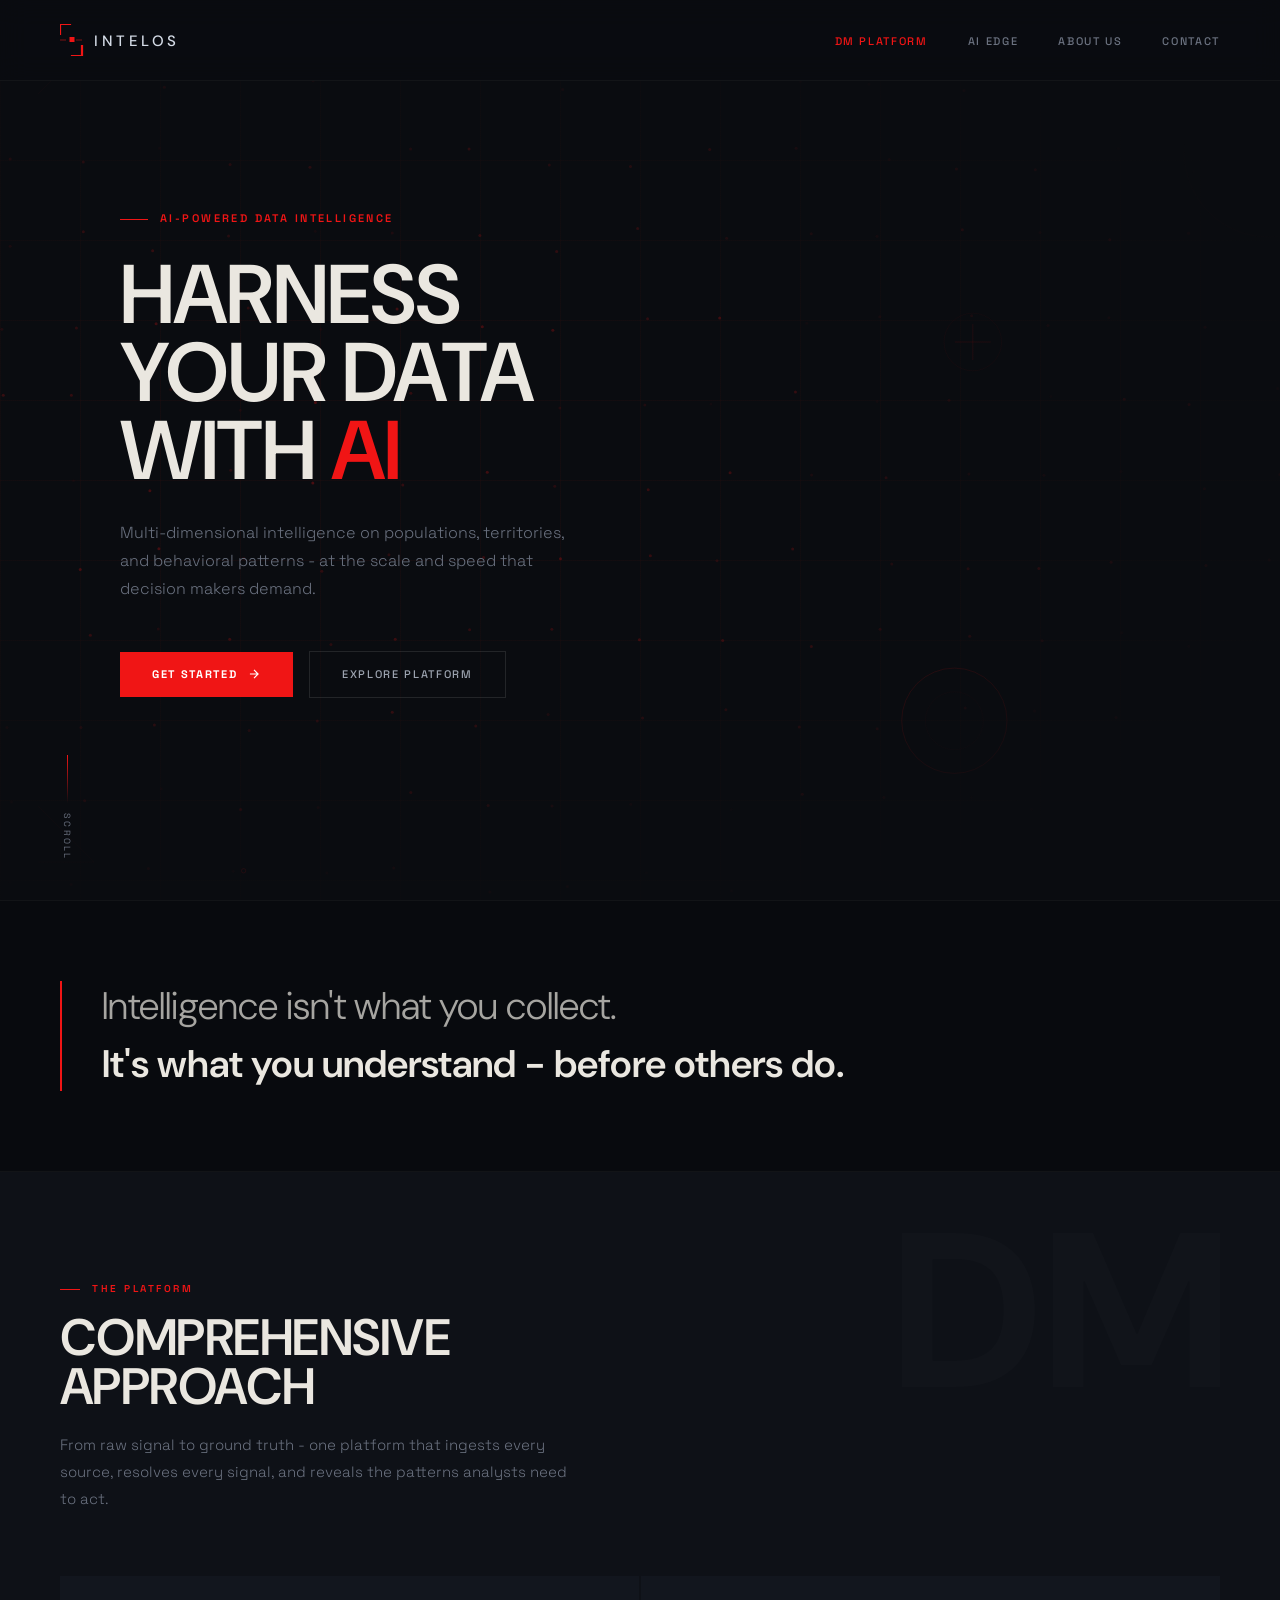
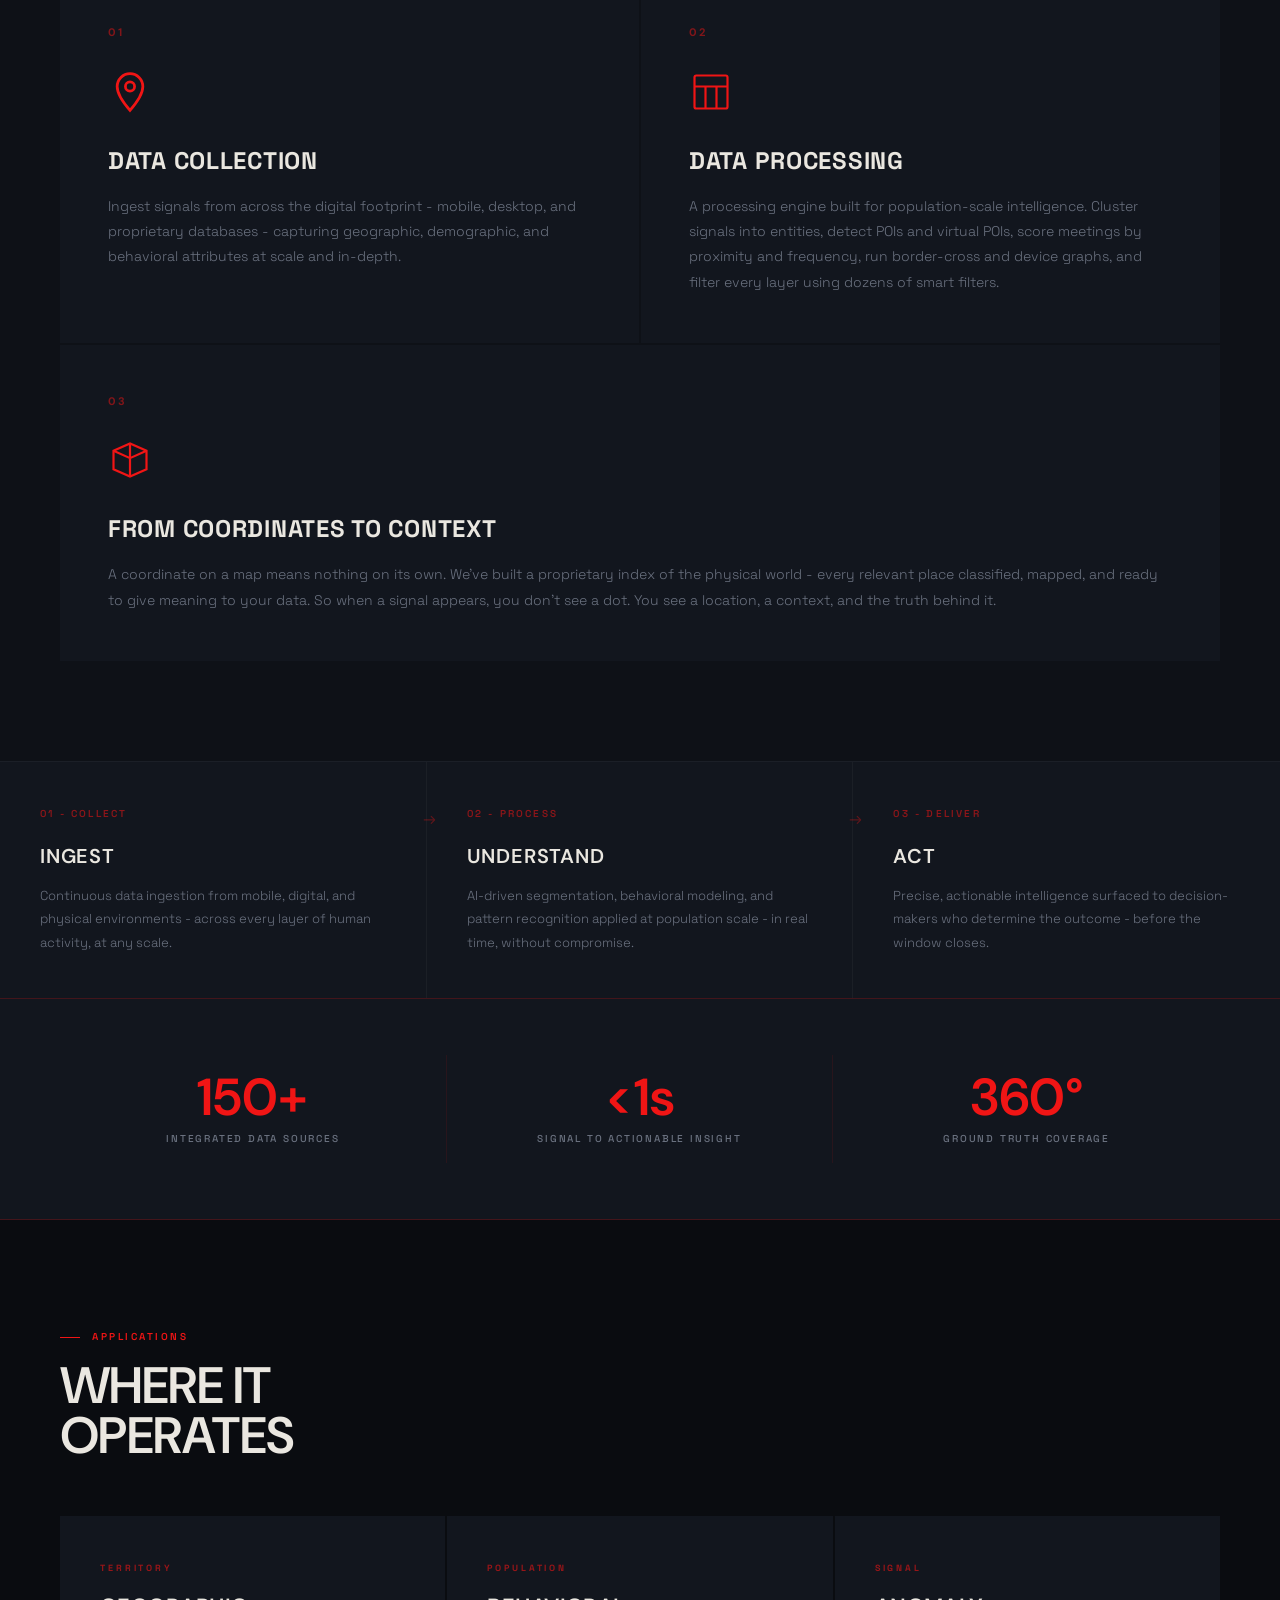
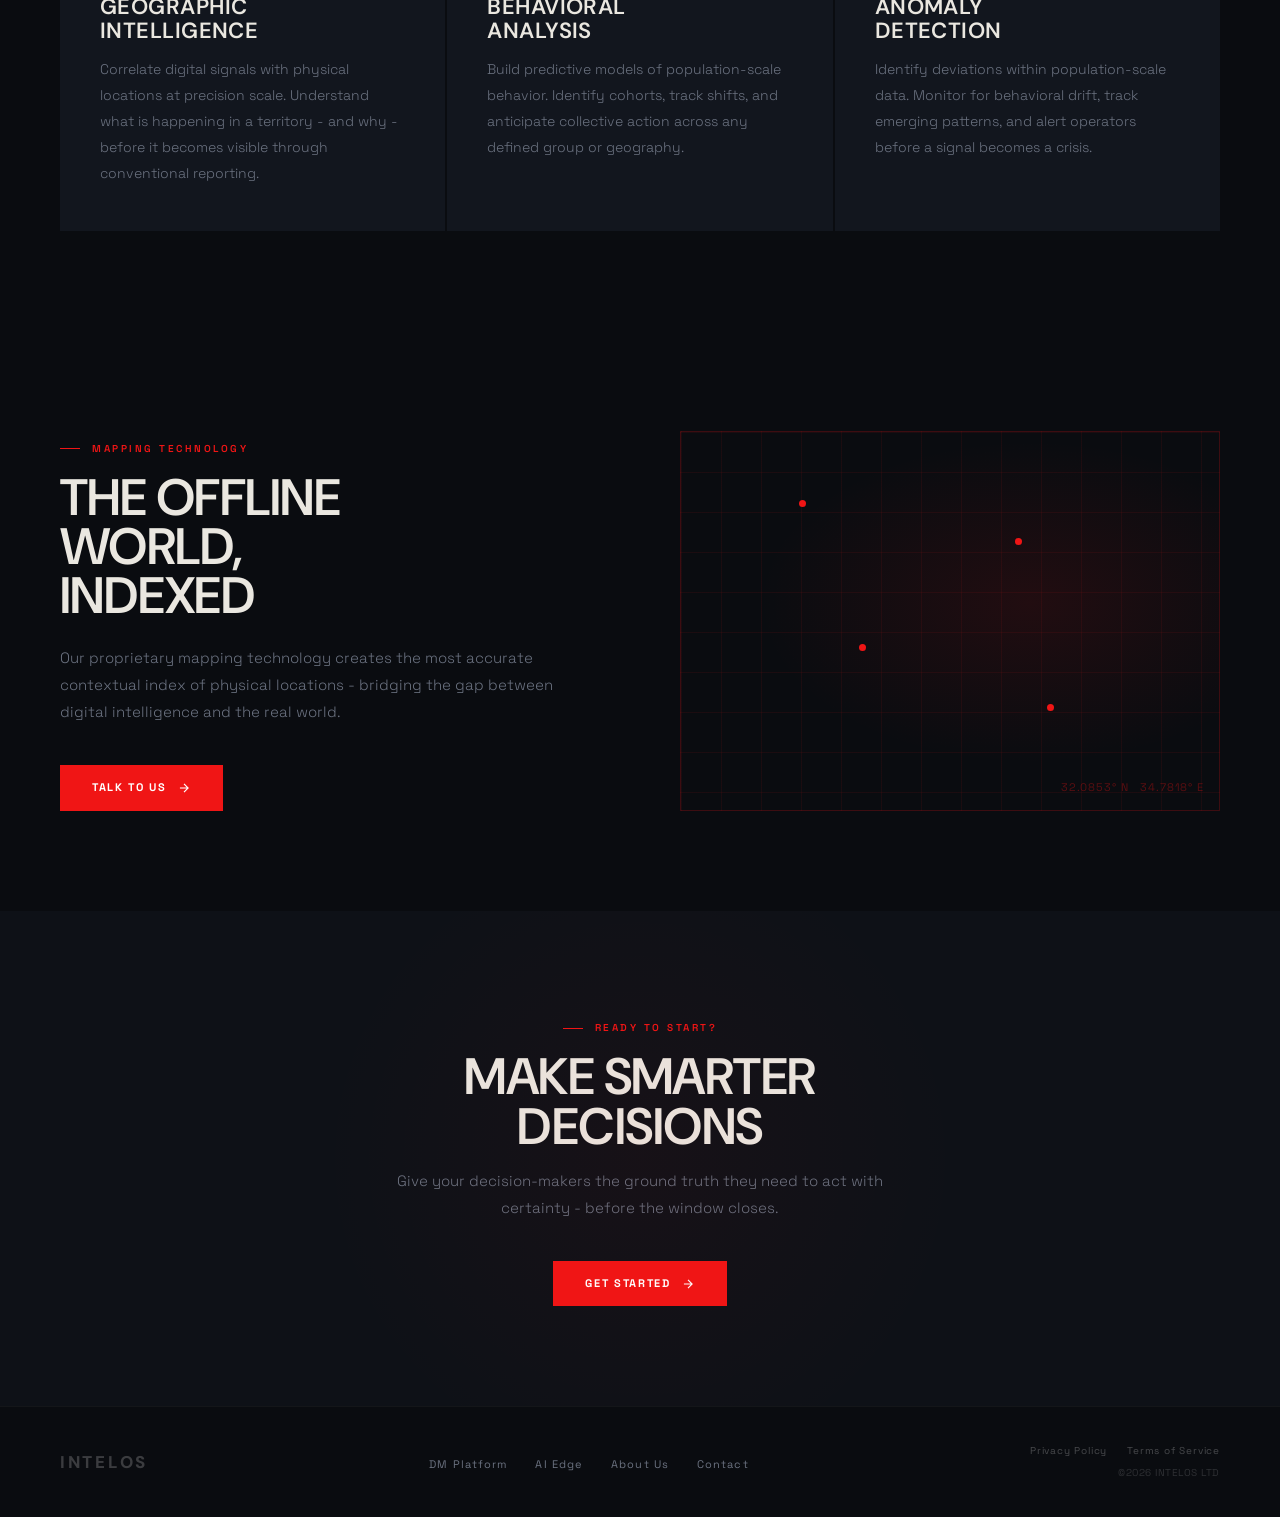
==== commit 9eb02acb: "Add files via upload" ====
--- a/index.html
+++ b/index.html
@@ -3,7 +3,7 @@
 <head>
   <meta charset="UTF-8">
   <meta name="viewport" content="width=device-width, initial-scale=1.0">
-  <title>INTELOS — Data Intelligence Platform</title>
+  <title>INTELOS - Data Intelligence Platform</title>
   <link rel="preconnect" href="https://fonts.googleapis.com">
   <link href="https://fonts.googleapis.com/css2?family=Space+Grotesk:wght@300;400;500;600;700&family=DM+Sans:wght@300;400;500;600;700&display=swap" rel="stylesheet">
   <link rel="stylesheet" href="style.css">
@@ -49,7 +49,7 @@
     <div class="hero-content">
       <div class="hero-label">AI-Powered Data Intelligence</div>
       <h1>Harness<br>Your Data<br>With <em>AI</em></h1>
-      <p class="hero-sub">Multi-dimensional intelligence on populations, territories, and behavioral patterns — at the scale and speed that decisions demand.</p>
+      <p class="hero-sub">Multi-dimensional intelligence on populations, territories, and behavioral patterns - at the scale and speed that decision makers demand.</p>
       <div class="hero-actions">
         <a href="mailto:info@intelos.io?subject=Let's get started!" class="btn-primary">
           Get Started
@@ -70,7 +70,7 @@
     <div class="manifesto-inner">
       <p class="manifesto-text">
         Intelligence isn't what you collect.
-        <strong>It's what you understand — before others do.</strong>
+        <strong>It's what you understand - before others do.</strong>
       </p>
     </div>
   </div>
@@ -79,7 +79,7 @@
   <section class="platform" id="platform">
     <div class="section-label">The Platform</div>
     <h2 class="section-title">Comprehensive<br>Approach</h2>
-    <p class="section-desc">One unified platform for collecting, processing, and understanding data at population scale. Connect every source, uncover every pattern — and deliver the ground truth behind every decision.</p>
+    <p class="section-desc">From raw signal to ground truth - one platform that ingests every source, resolves every signal, and reveals the patterns analysts need to act.</p>
 
     <div class="platform-grid">
 
@@ -90,7 +90,7 @@
           <circle cx="12" cy="9" r="2.5"/>
         </svg>
         <div class="card-title">Data Collection</div>
-        <p class="card-text">We collect data from all available sources — mobile devices, desktops, and private databases — using innovative methods to track predefined attributes across geographics, demographics, psychographics, and more.</p>
+        <p class="card-text">Ingest signals from across the digital footprint - mobile, desktop, and proprietary databases - capturing geographic, demographic, and behavioral attributes at scale and in-depth.</p>
       </div>
 
       <div class="platform-card">
@@ -100,7 +100,7 @@
           <path d="M3 9h18M9 21V9M15 21V9"/>
         </svg>
         <div class="card-title">Data Processing</div>
-        <p class="card-text">Segmentation is the core of our processing capabilities — from base operators to recency & frequency at segment level, constraint conditions, and complex analytical settings across every data layer.</p>
+        <p class="card-text">A processing engine built for population-scale intelligence. Cluster signals into entities, detect POIs and virtual POIs, score meetings by proximity and frequency, run border-cross and device graphs, and filter every layer using dozens of smart filters.</p>
       </div>
 
       <div class="platform-card full">
@@ -109,8 +109,8 @@
           <path d="M3 7l9-4 9 4v10l-9 4-9-4V7z"/>
           <path d="M12 3v18M3 7l9 4 9-4"/>
         </svg>
-        <div class="card-title">Accurate Foundation</div>
-        <p class="card-text">We've built the most accurate index of the offline world. Our proprietary mapping technology was engineered with a single purpose: to accurately contextualize physical locations and give you the ground truth behind every data point.</p>
+        <div class="card-title">From Coordinates to Context</div>
+        <p class="card-text">A coordinate on a map means nothing on its own. We've built a proprietary index of the physical world - every relevant place classified, mapped, and ready to give meaning to your data. So when a signal appears, you don't see a dot. You see a location, a context, and the truth behind it.</p>
       </div>
 
     </div>
@@ -120,19 +120,19 @@
   <div class="pipeline">
     <div class="pipeline-inner">
       <div class="pipeline-step">
-        <div class="pipeline-num">01 — Collect</div>
+        <div class="pipeline-num">01 - Collect</div>
         <div class="pipeline-title">Ingest</div>
-        <p class="pipeline-desc">Continuous data ingestion from mobile, digital, and physical environments — across every layer of human activity, at any scale.</p>
+        <p class="pipeline-desc">Continuous data ingestion from mobile, digital, and physical environments - across every layer of human activity, at any scale.</p>
       </div>
       <div class="pipeline-step">
-        <div class="pipeline-num">02 — Process</div>
+        <div class="pipeline-num">02 - Process</div>
         <div class="pipeline-title">Understand</div>
-        <p class="pipeline-desc">AI-driven segmentation, behavioral modeling, and pattern recognition applied at population scale — in real time, without compromise.</p>
+        <p class="pipeline-desc">AI-driven segmentation, behavioral modeling, and pattern recognition applied at population scale - in real time, without compromise.</p>
       </div>
       <div class="pipeline-step">
-        <div class="pipeline-num">03 — Deliver</div>
+        <div class="pipeline-num">03 - Deliver</div>
         <div class="pipeline-title">Act</div>
-        <p class="pipeline-desc">Precise, actionable intelligence surfaced to decision-makers who determine the outcome — before the window closes.</p>
+        <p class="pipeline-desc">Precise, actionable intelligence surfaced to decision-makers who determine the outcome - before the window closes.</p>
       </div>
     </div>
   </div>
@@ -163,7 +163,7 @@
       <div class="context-item">
         <div class="context-tag">Territory</div>
         <h3 class="context-title">Geographic<br>Intelligence</h3>
-        <p class="context-text">Correlate digital signals with physical locations at precision scale. Understand what is happening in a territory — and why — before it becomes visible through conventional reporting.</p>
+        <p class="context-text">Correlate digital signals with physical locations at precision scale. Understand what is happening in a territory - and why - before it becomes visible through conventional reporting.</p>
       </div>
       <div class="context-item">
         <div class="context-tag">Population</div>
@@ -184,7 +184,7 @@
       <div>
         <div class="section-label">Mapping Technology</div>
         <h2 class="section-title">The Offline<br>World,<br>Indexed</h2>
-        <p class="section-desc" style="margin-top: 24px;">Our proprietary mapping technology creates the most accurate contextual index of physical locations — bridging the gap between digital intelligence and the real world.</p>
+        <p class="section-desc" style="margin-top: 24px;">Our proprietary mapping technology creates the most accurate contextual index of physical locations - bridging the gap between digital intelligence and the real world.</p>
         <a href="contact.html" class="btn-primary" style="margin-top: 40px; display: inline-flex;">
           Talk to Us
           <svg width="14" height="14" fill="none" stroke="currentColor" stroke-width="2" viewBox="0 0 24 24"><path d="M5 12h14M12 5l7 7-7 7"/></svg>
@@ -206,7 +206,7 @@
   <section class="cta">
     <div class="section-label">Ready to Start?</div>
     <h2 class="section-title">Make Smarter<br>Decisions</h2>
-    <p class="section-desc">Give your decision-makers the ground truth they need to act with certainty — before the window closes.</p>
+    <p class="section-desc">Give your decision-makers the ground truth they need to act with certainty - before the window closes.</p>
     <a href="mailto:info@intelos.io?subject=Let's get started!" class="btn-primary">
       Get Started
       <svg width="14" height="14" fill="none" stroke="currentColor" stroke-width="2" viewBox="0 0 24 24"><path d="M5 12h14M12 5l7 7-7 7"/></svg>
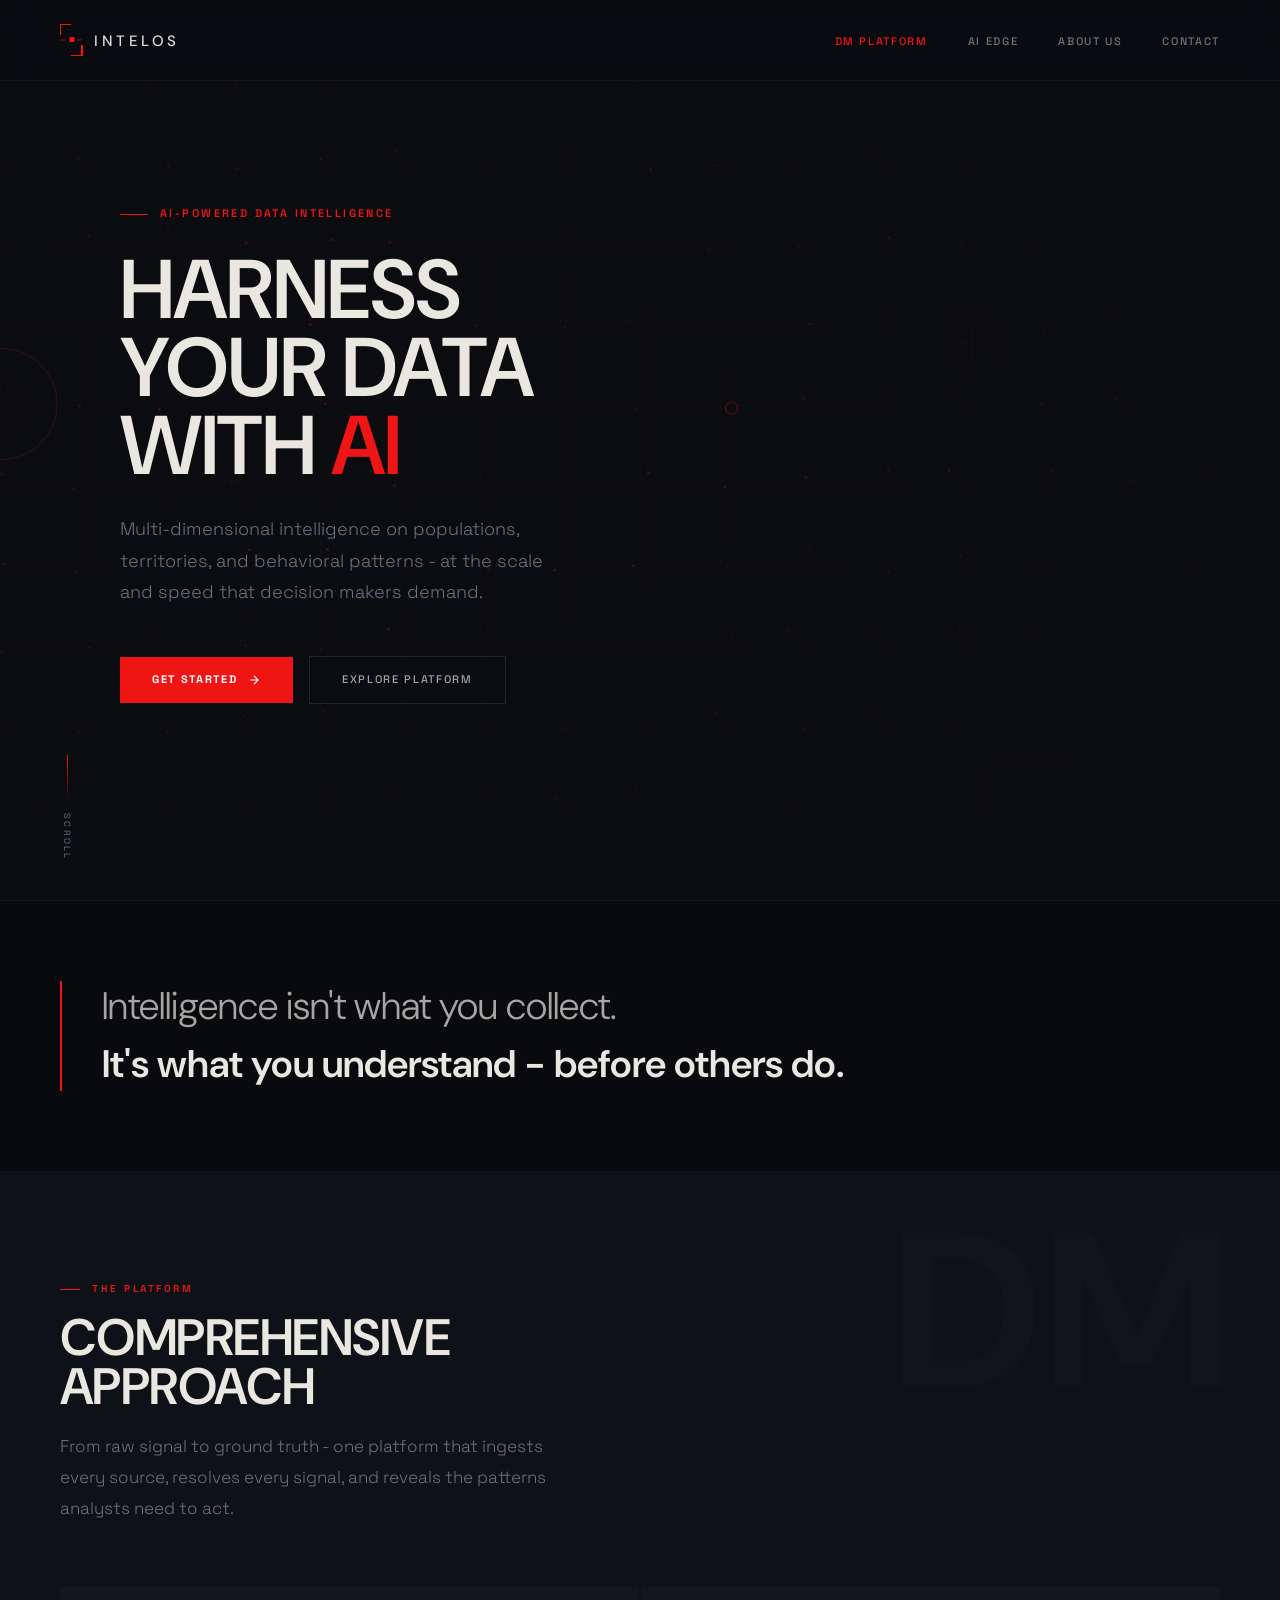
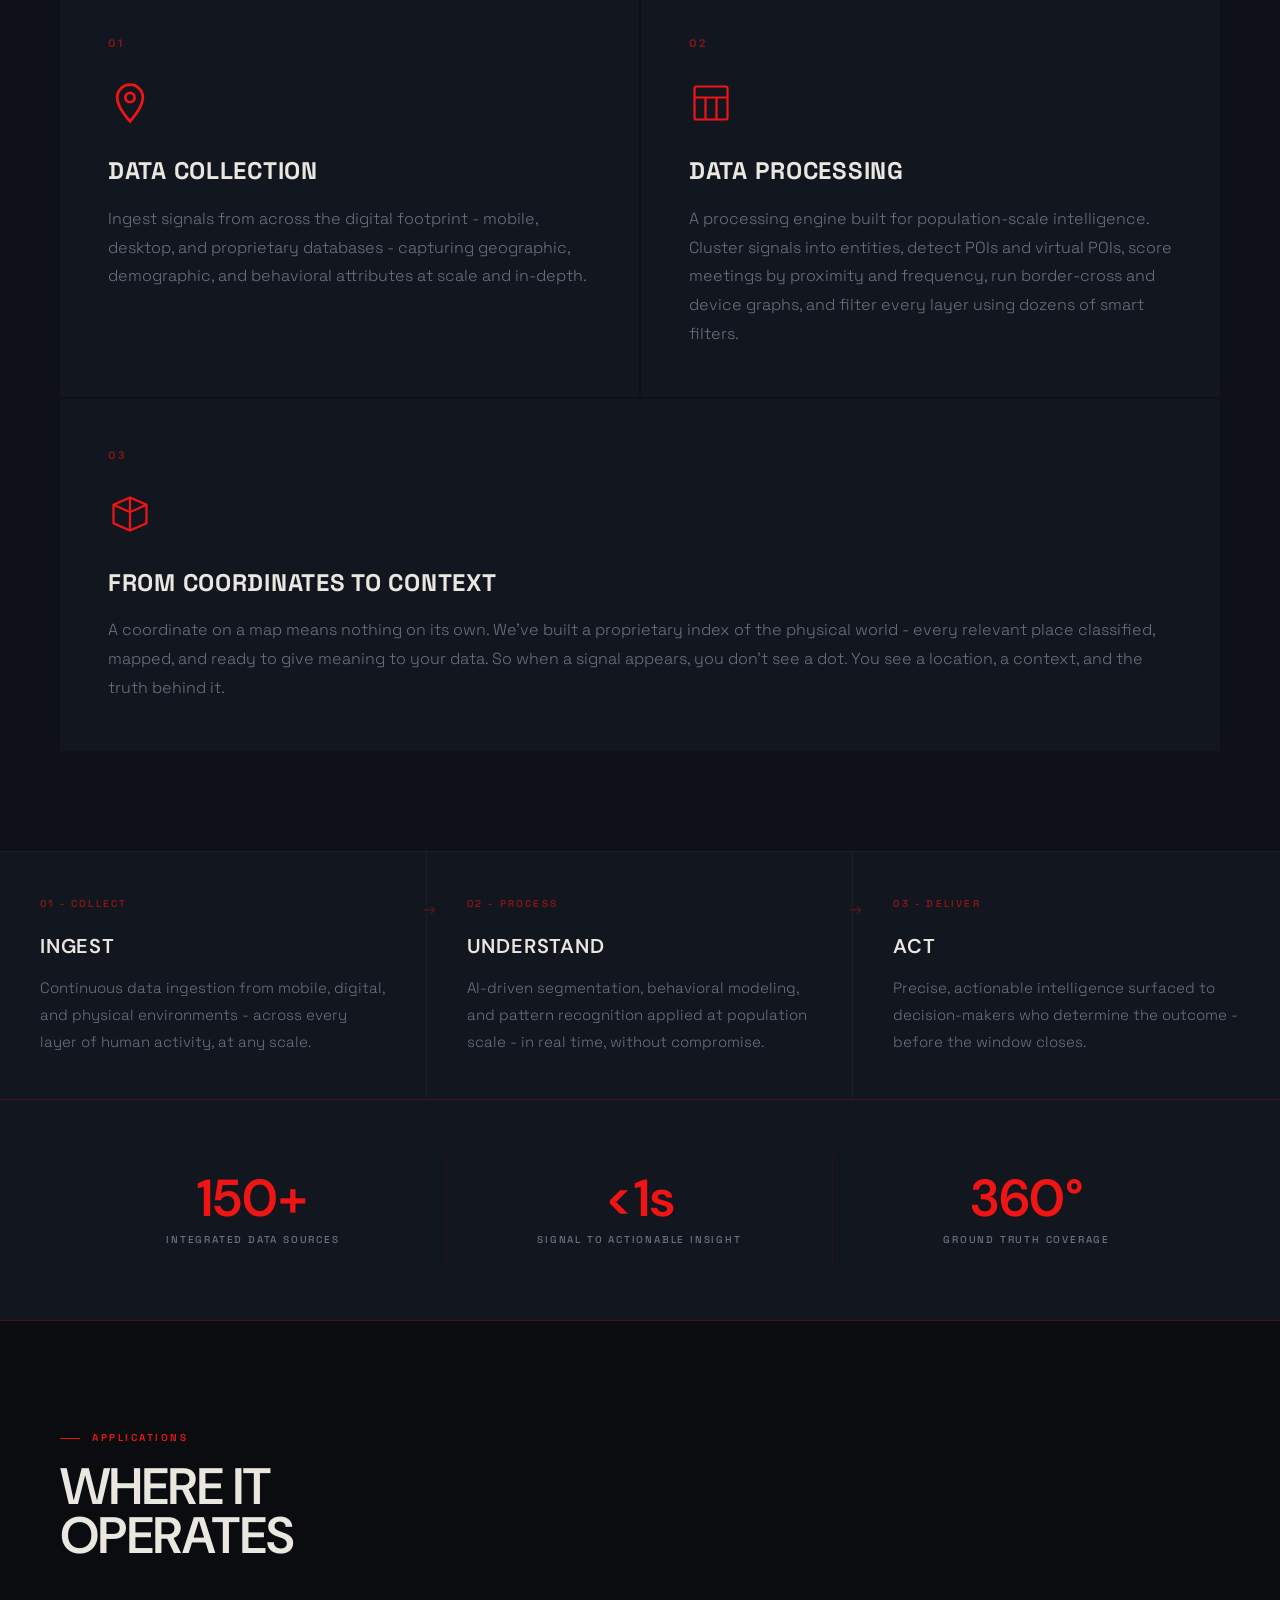
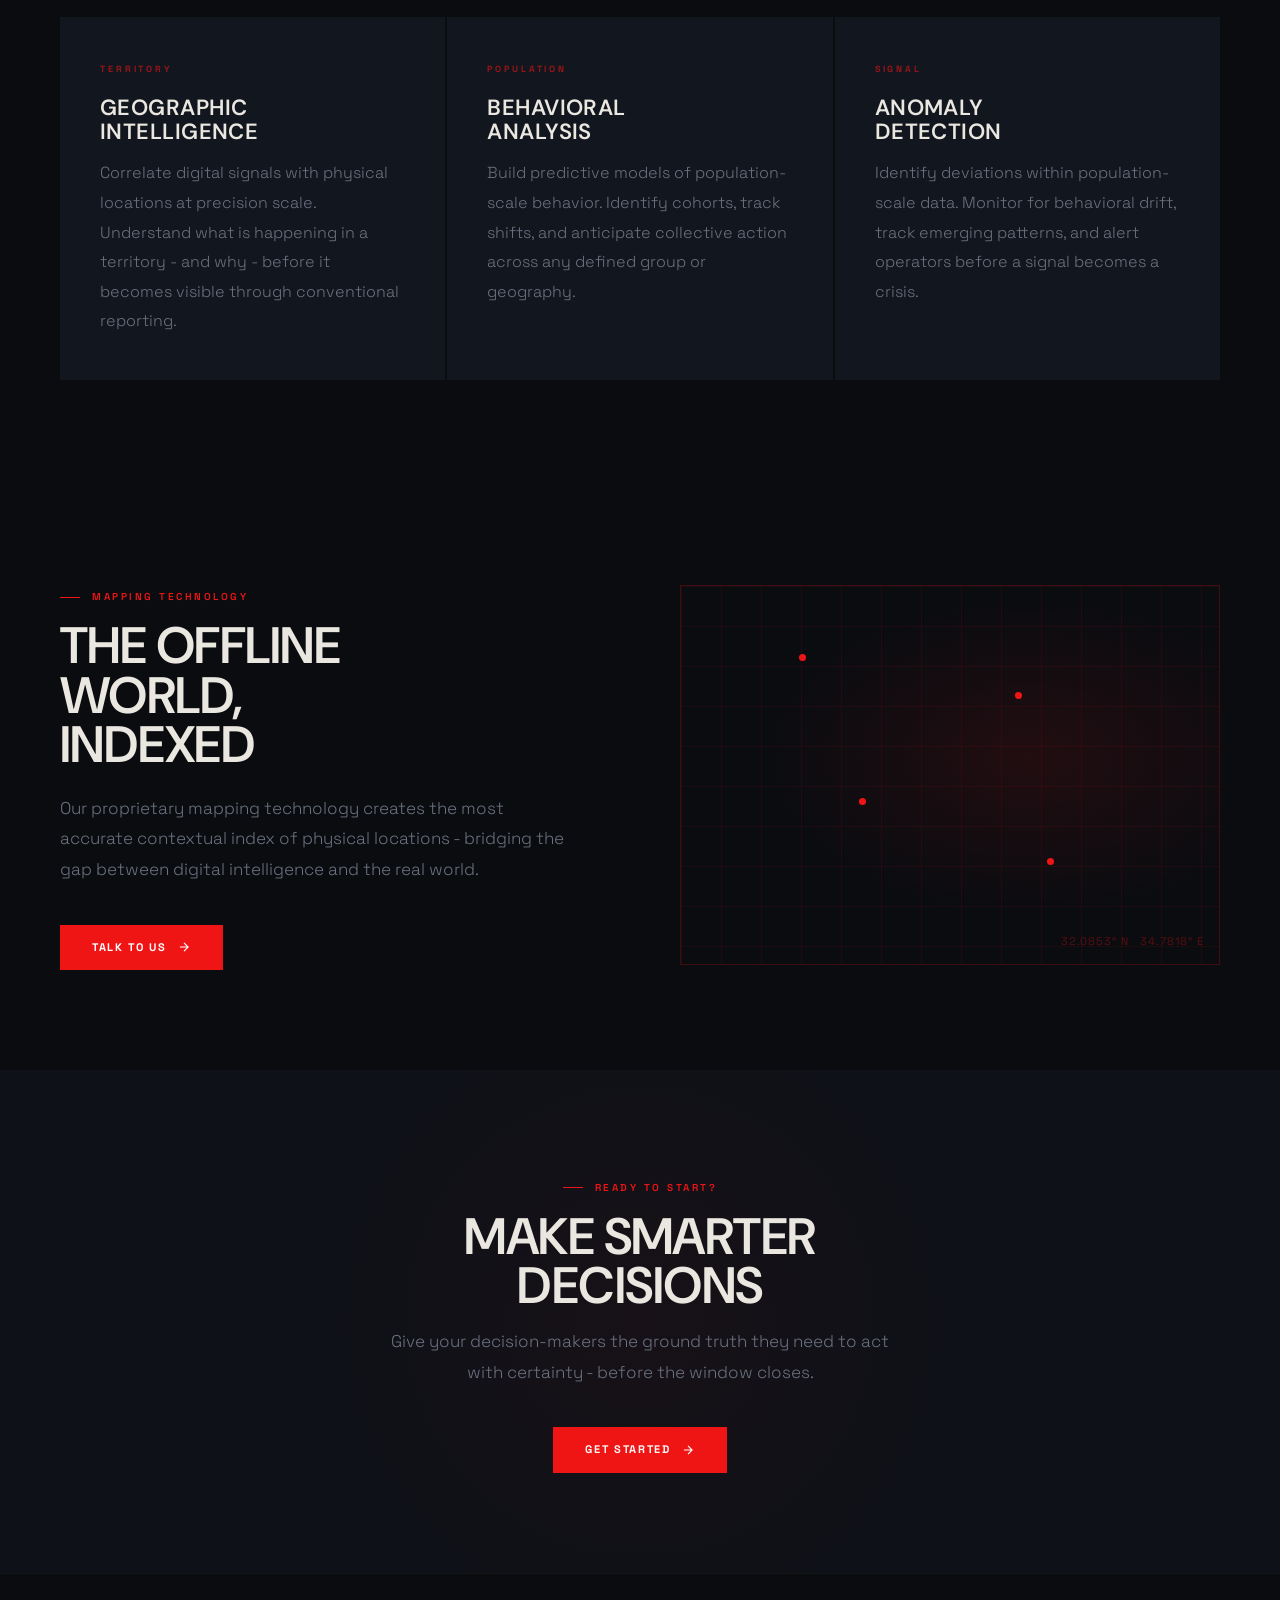
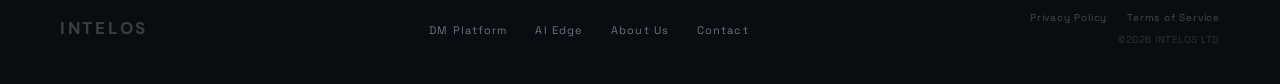
==== commit 05433283: "Add files via upload" ====
--- a/index.html
+++ b/index.html
@@ -351,5 +351,6 @@
         : 'rgba(255,255,255,0.04)';
     });
   </script>
+  <script src="animations.js"></script>
 </body>
 </html>
--- a/style.css
+++ b/style.css
@@ -133,7 +133,7 @@
 }
 
 .hero-sub {
-  font-size: 16px;
+  font-size: 18px;
   color: var(--text-muted);
   max-width: 460px;
   margin-bottom: 48px;
@@ -243,7 +243,7 @@
 }
 
 .section-desc {
-  font-size: 15px;
+  font-size: 17px;
   color: var(--text-muted);
   max-width: 520px;
   line-height: 1.8;
@@ -322,7 +322,7 @@
 }
 
 .card-text {
-  font-size: 14px;
+  font-size: 16px;
   color: var(--text-muted);
   line-height: 1.8;
   font-weight: 300;
@@ -531,7 +531,7 @@
   color: var(--text);
   margin-bottom: 12px;
 }
-.feature-text { font-size: 14px; color: var(--text-muted); line-height: 1.8; font-weight: 300; }
+.feature-text { font-size: 16px; color: var(--text-muted); line-height: 1.8; font-weight: 300; }
 
 .gdpr-badge {
   width: 110px;
@@ -688,7 +688,7 @@
   letter-spacing: 0.04em;
 }
 .pipeline-desc {
-  font-size: 13px;
+  font-size: 15px;
   color: var(--text-muted);
   line-height: 1.8;
   font-weight: 300;
@@ -730,7 +730,7 @@
   line-height: 1.1;
 }
 .context-text {
-  font-size: 14px;
+  font-size: 16px;
   color: var(--text-muted);
   line-height: 1.85;
   font-weight: 300;
@@ -789,6 +789,29 @@
 nav.open .nav-burger span:nth-child(1) { transform: translateY(6.5px) rotate(45deg); }
 nav.open .nav-burger span:nth-child(2) { opacity: 0; }
 nav.open .nav-burger span:nth-child(3) { transform: translateY(-6.5px) rotate(-45deg); }
+
+/* ── ENTRANCE ANIMATIONS ── */
+.hero-content {
+  animation: heroIn 1s cubic-bezier(0.16, 1, 0.3, 1) both;
+}
+@keyframes heroIn {
+  from { opacity: 0; transform: translateY(28px); }
+  to   { opacity: 1; transform: translateY(0); }
+}
+.anim {
+  opacity: 0;
+  transform: translateY(22px);
+  transition: opacity 0.7s cubic-bezier(0.16, 1, 0.3, 1),
+              transform 0.7s cubic-bezier(0.16, 1, 0.3, 1);
+}
+.anim.visible {
+  opacity: 1;
+  transform: translateY(0);
+}
+@media (prefers-reduced-motion: reduce) {
+  .anim { opacity: 1; transform: none; transition: none; }
+  .hero-content { animation: none; }
+}
 
 /* ── RESPONSIVE: TABLET (≤960px) ── */
 @media (max-width: 960px) {
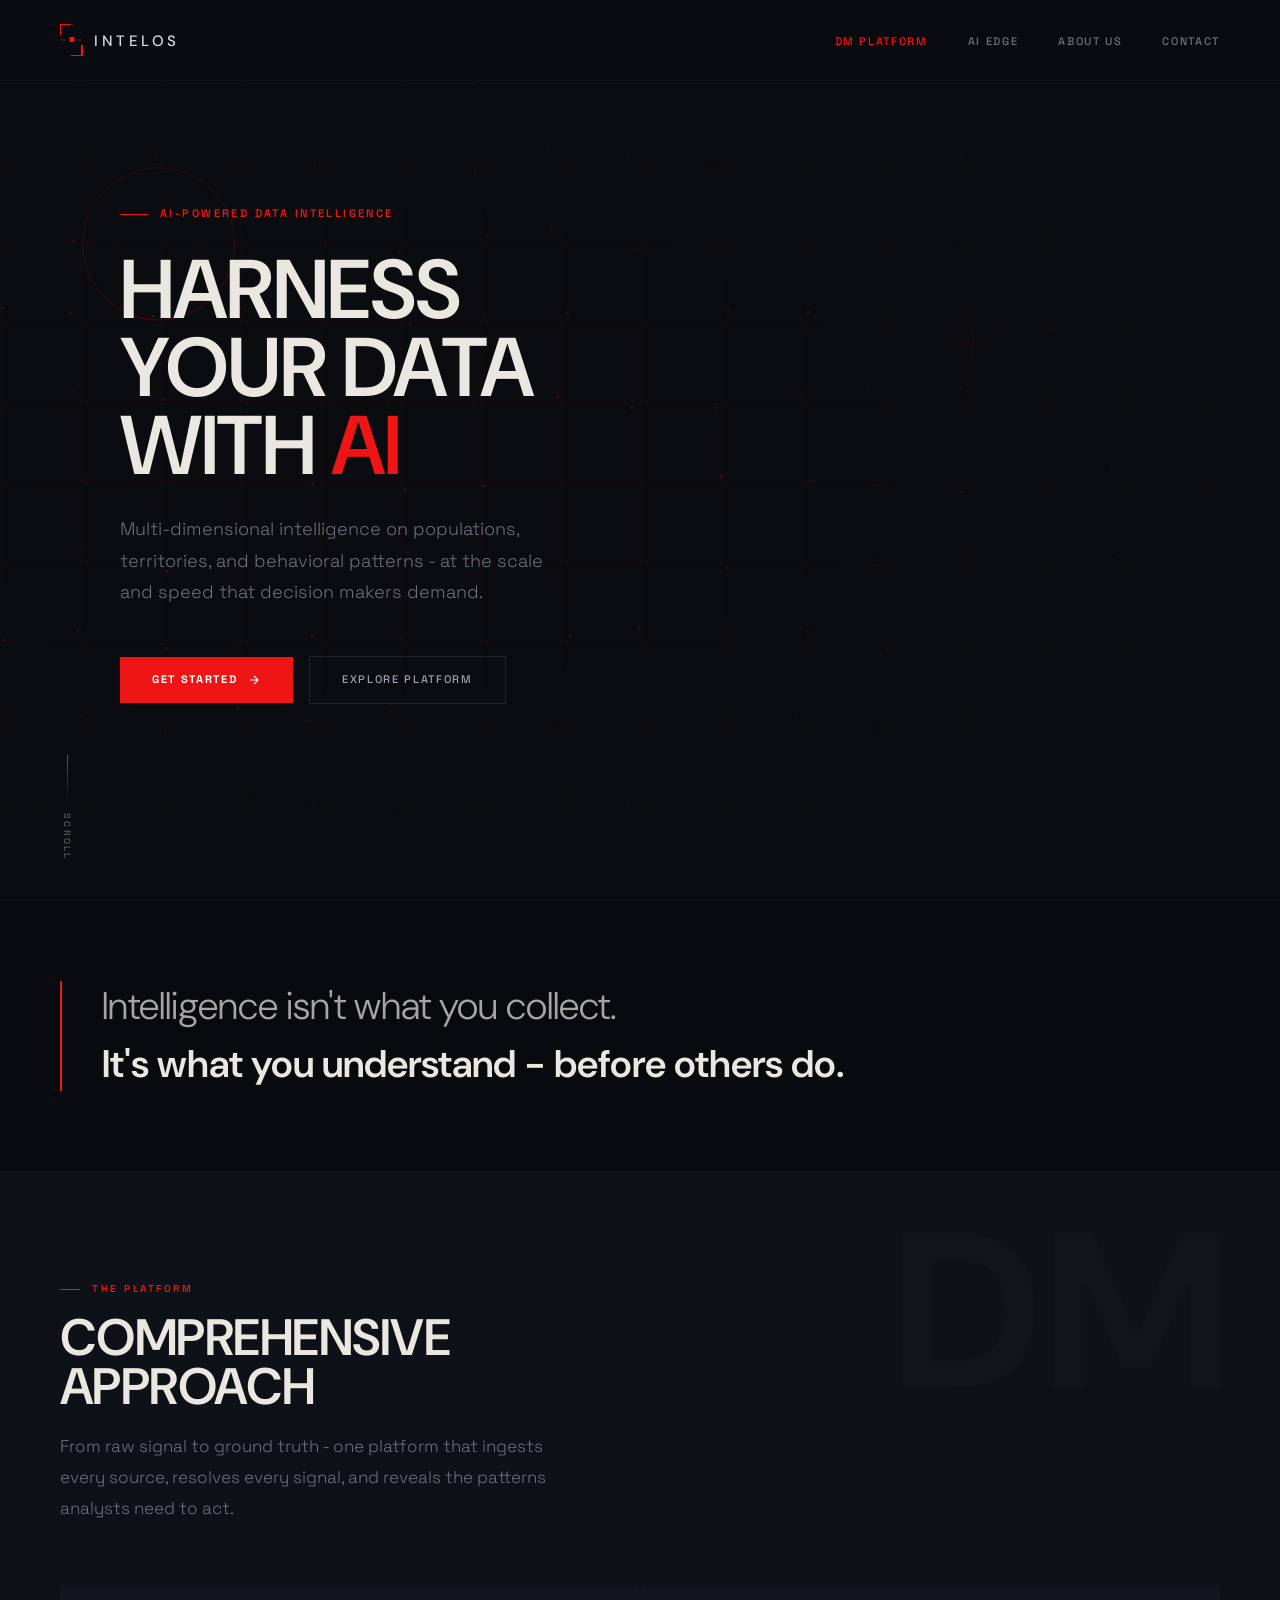
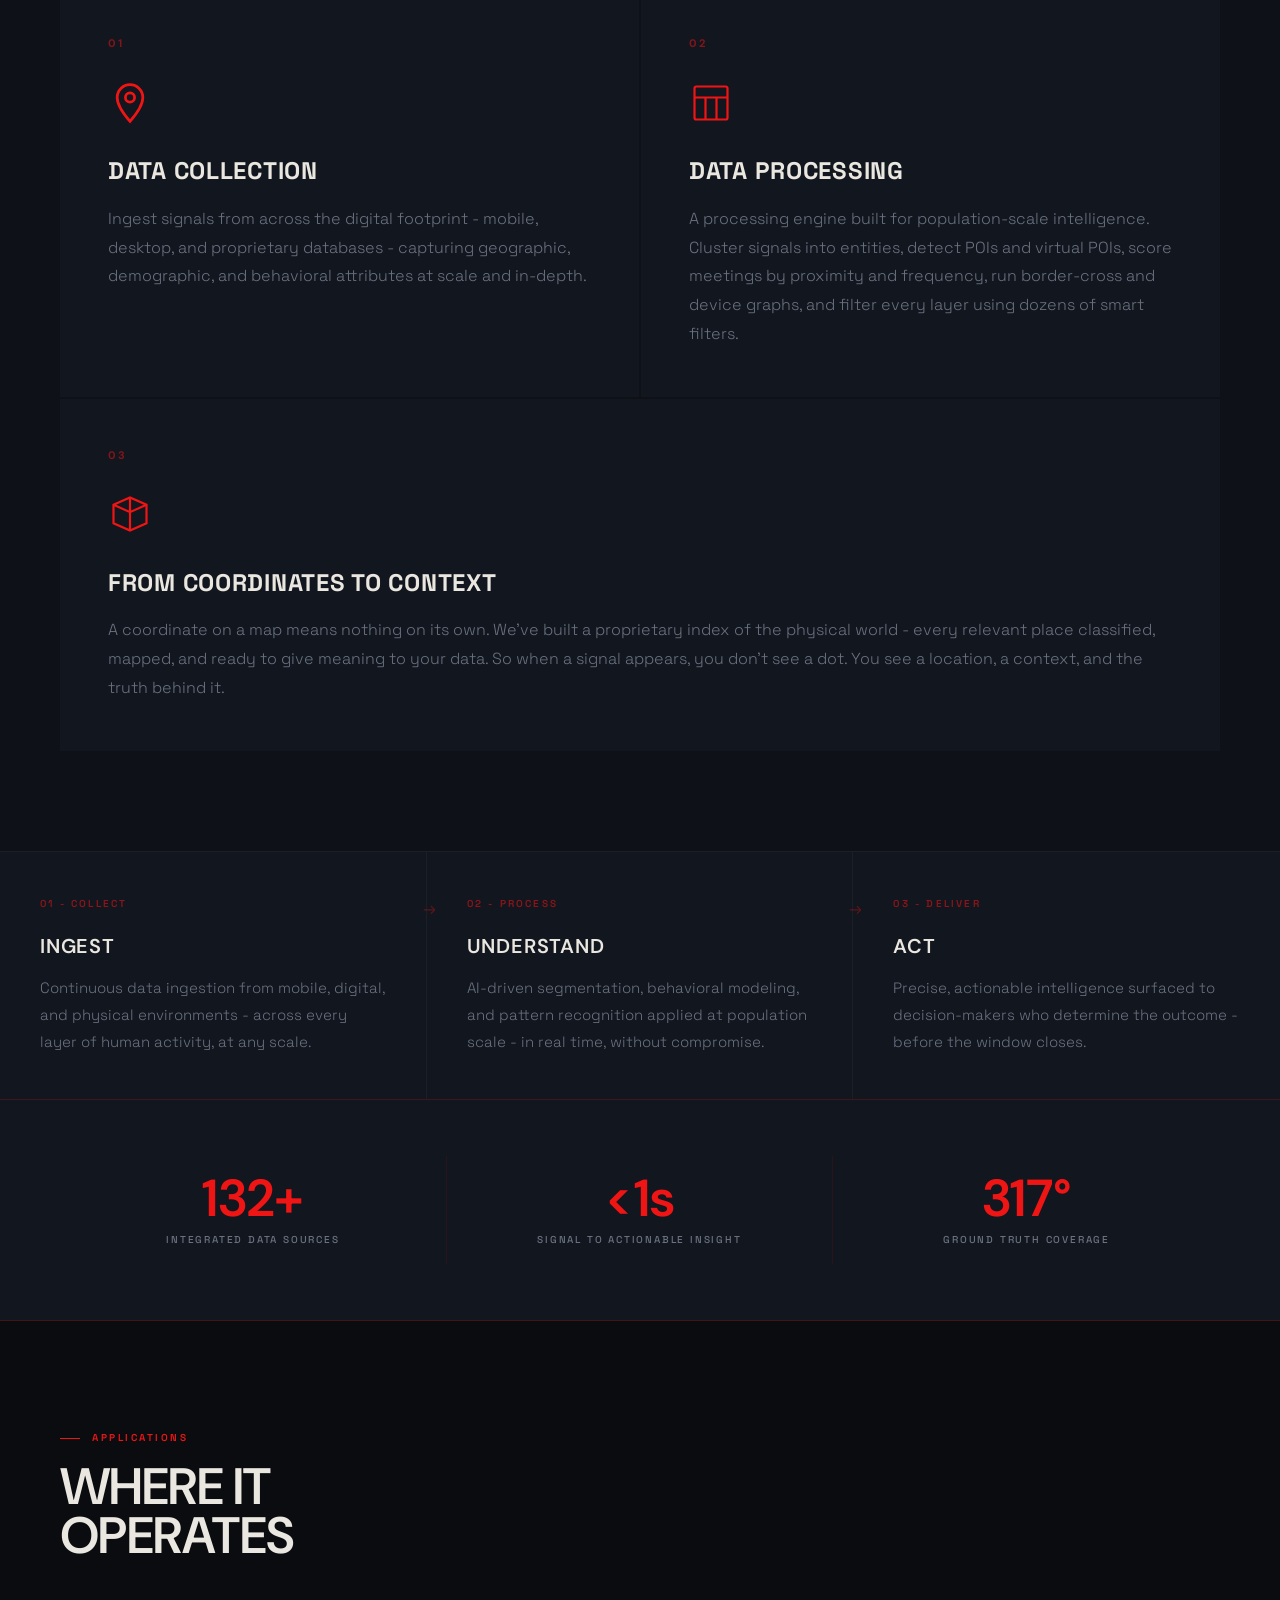
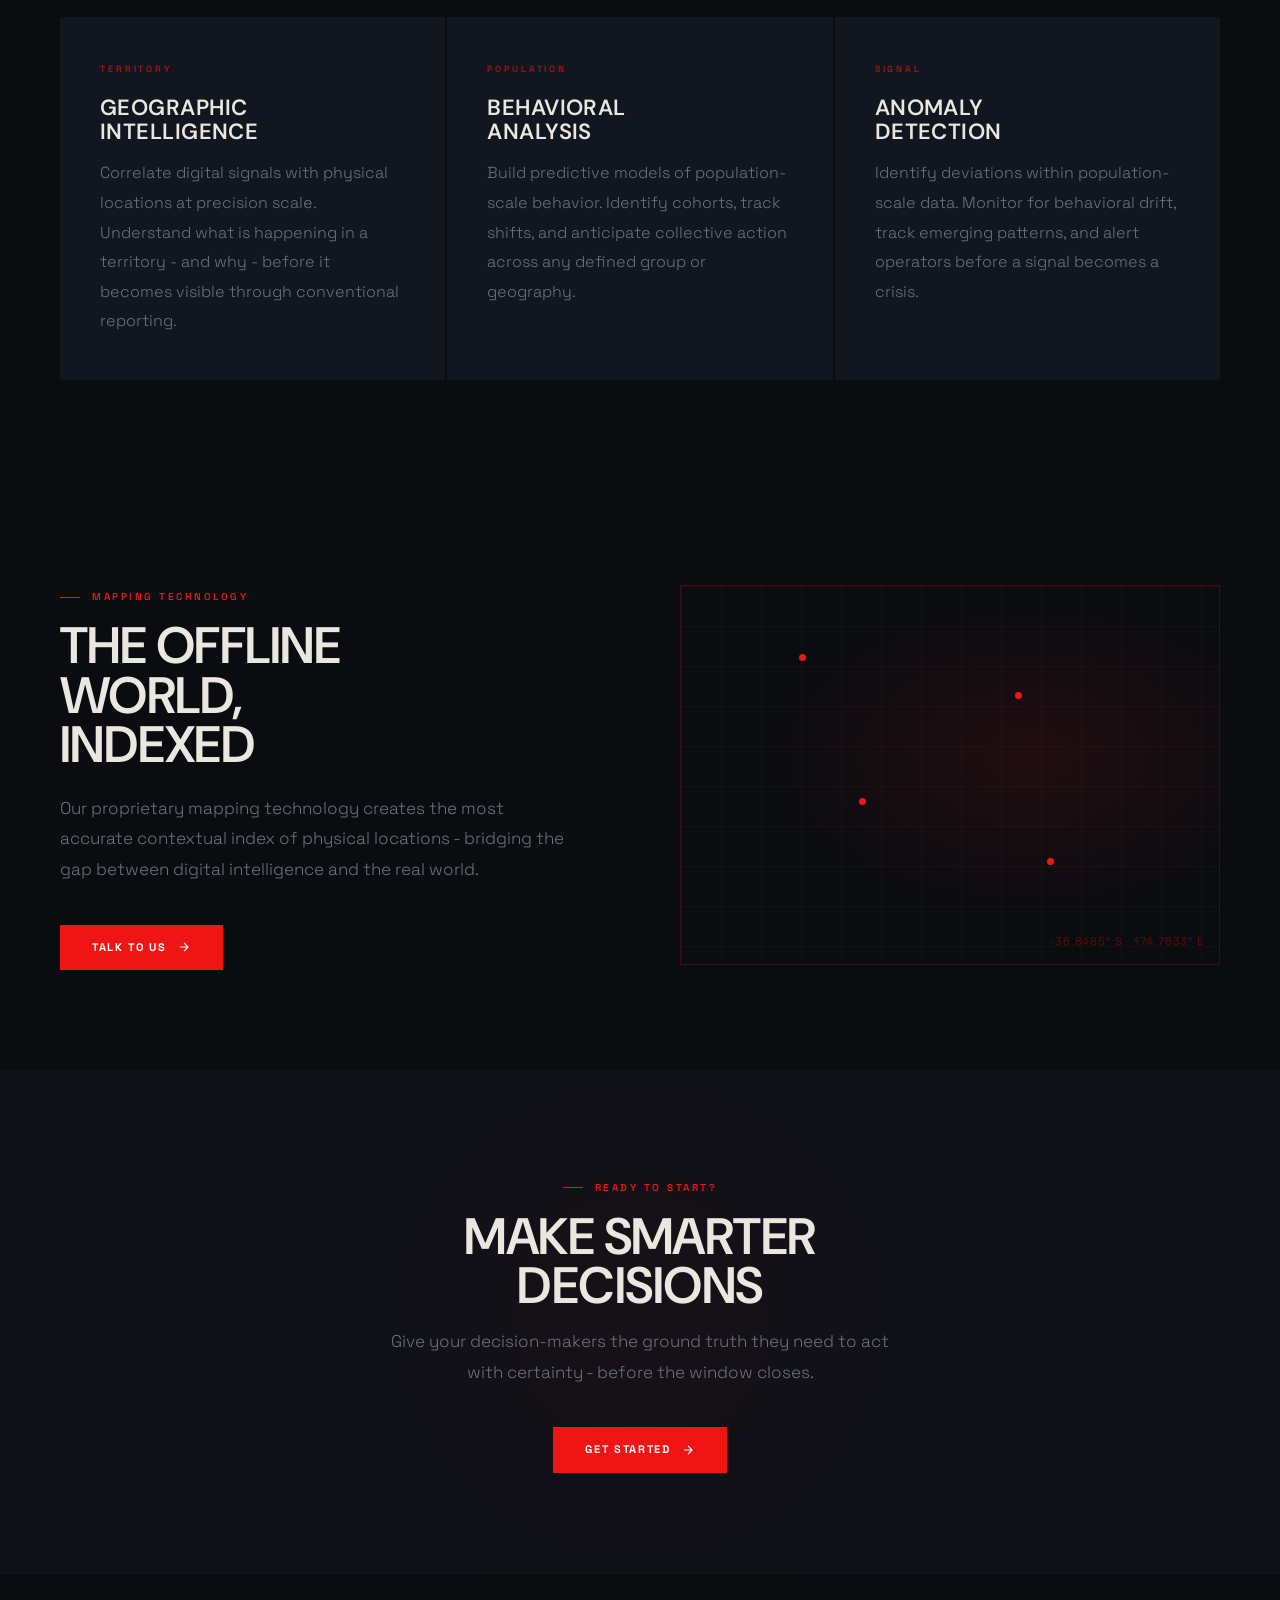
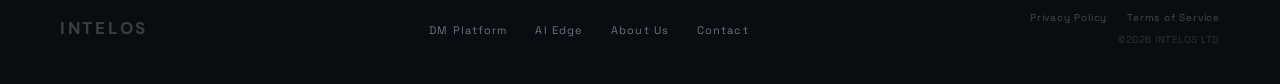
==== commit 0b411c76: "Add files via upload" ====
--- a/index.html
+++ b/index.html
@@ -197,7 +197,7 @@
           <div class="grid-point"></div>
           <div class="grid-point"></div>
         </div>
-        <div class="coordinates">32.0853° N &nbsp; 34.7818° E</div>
+        <div class="coordinates">-36.8485° S &nbsp; 174.7633° E</div>
       </div>
     </div>
   </section>
--- a/style.css
+++ b/style.css
@@ -800,9 +800,8 @@
 }
 .anim {
   opacity: 0;
-  transform: translateY(22px);
-  transition: opacity 0.7s cubic-bezier(0.16, 1, 0.3, 1),
-              transform 0.7s cubic-bezier(0.16, 1, 0.3, 1);
+  transform: translateY(16px);
+  transition: opacity 1s ease-out, transform 1s ease-out;
 }
 .anim.visible {
   opacity: 1;
